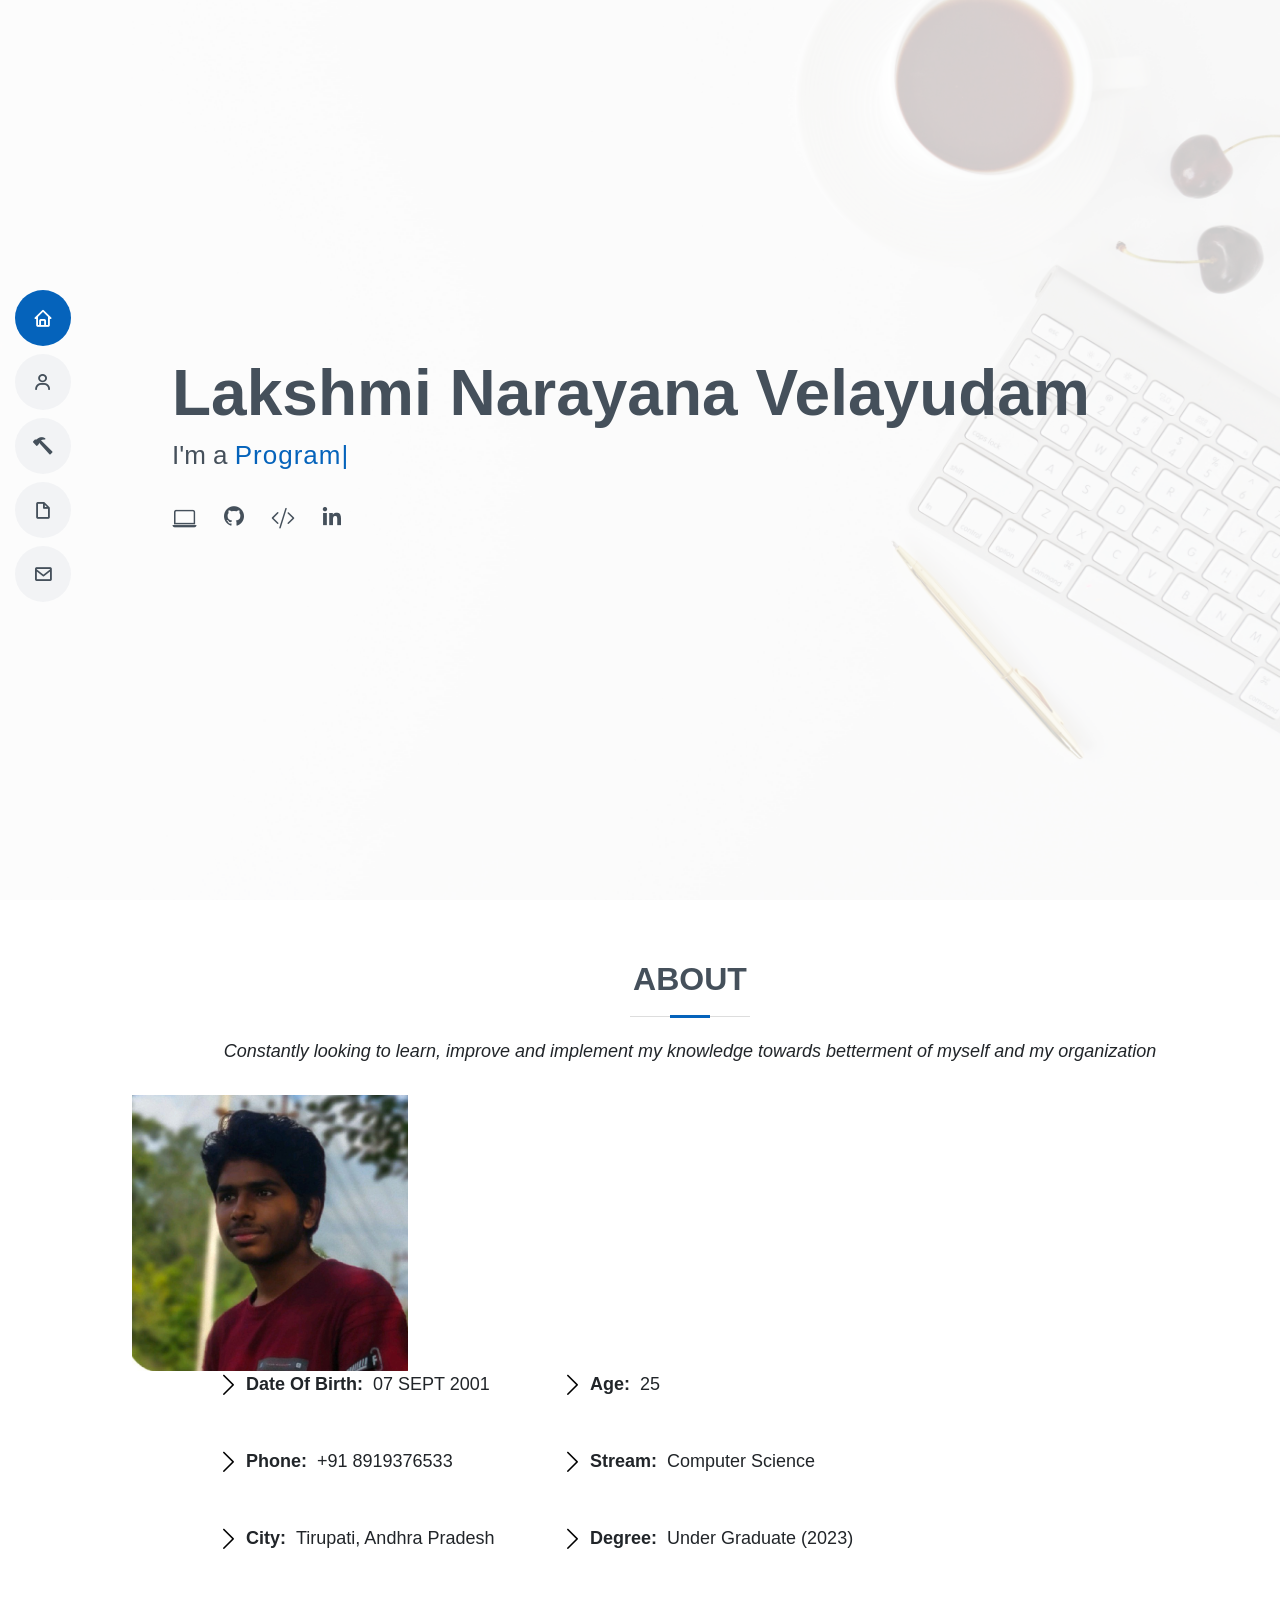
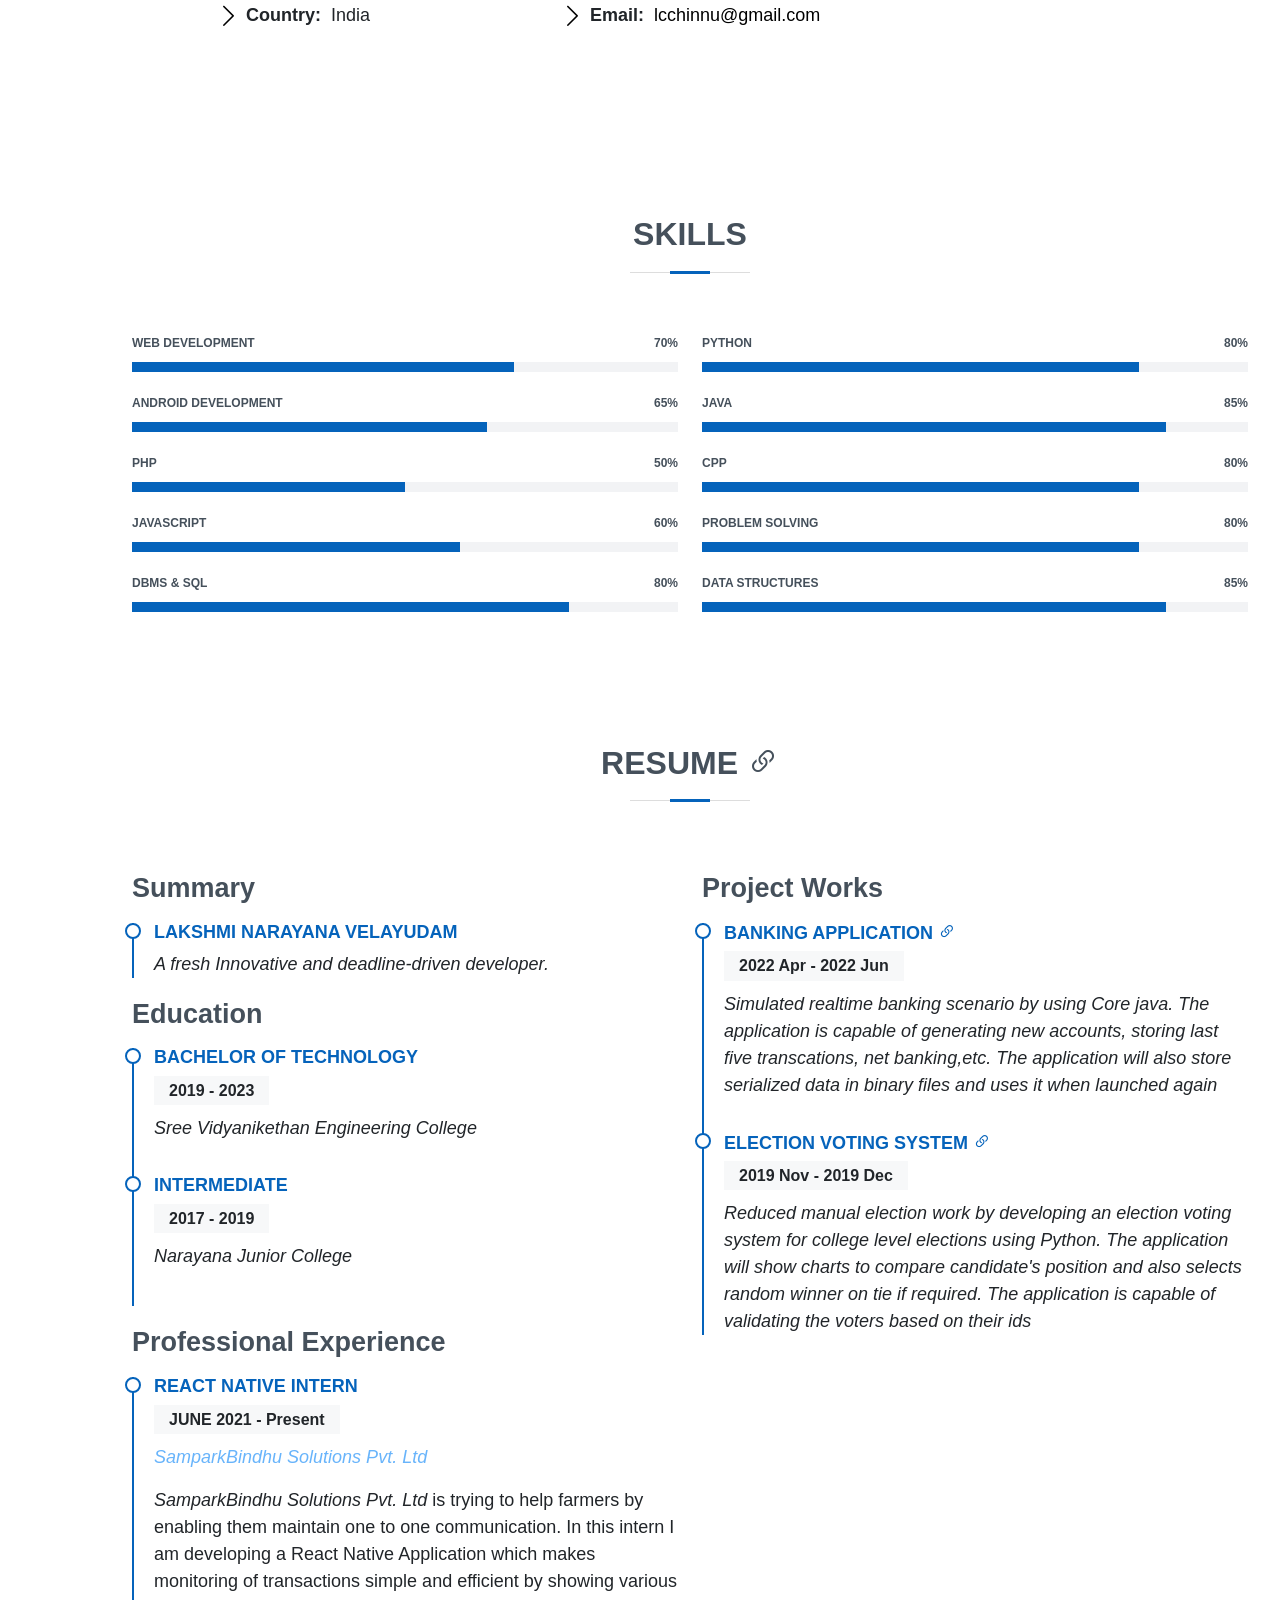
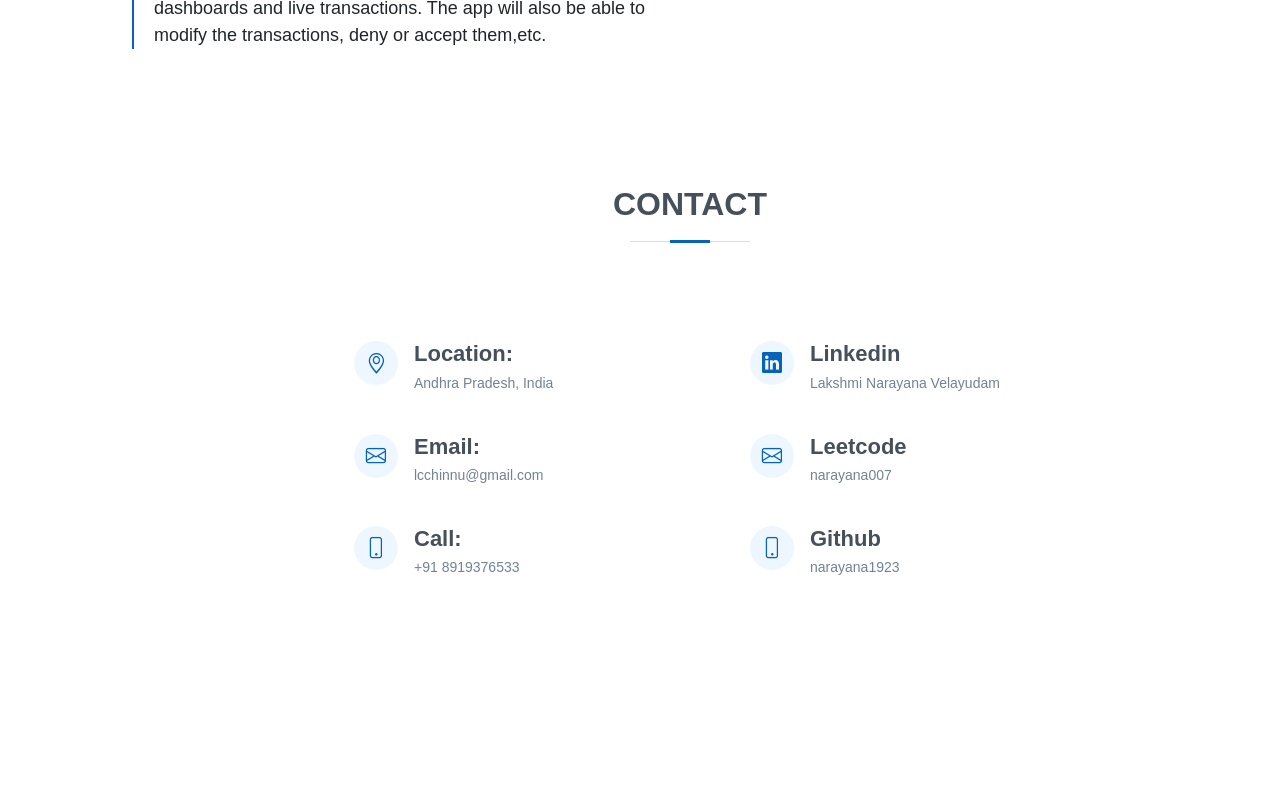
==== index.html @ 87a1e239 "changes" ====
<!DOCTYPE html>
<html lang="en">

<head>
  <meta charset="utf-8" />
  <meta content="width=device-width, initial-scale=1.0" name="viewport" />

  <title>Lakshmi Narayana Velayudam</title>

  <!-- ! Add icon -->
  <!-- <link href="assets/img/favicon.jpg" rel="icon"> -->

  <link href="https://cdn.jsdelivr.net/npm/bootstrap@5.0.2/dist/css/bootstrap.min.css" rel="stylesheet"
    integrity="sha384-EVSTQN3/azprG1Anm3QDgpJLIm9Nao0Yz1ztcQTwFspd3yD65VohhpuuCOmLASjC" crossorigin="anonymous" />
  <script src="https://cdn.jsdelivr.net/npm/bootstrap@5.0.2/dist/js/bootstrap.bundle.min.js"
    integrity="sha384-MrcW6ZMFYlzcLA8Nl+NtUVF0sA7MsXsP1UyJoMp4YLEuNSfAP+JcXn/tWtIaxVXM"
    crossorigin="anonymous"></script>
  <script src="https://cdn.jsdelivr.net/npm/@popperjs/core@2.9.2/dist/umd/popper.min.js"
    integrity="sha384-IQsoLXl5PILFhosVNubq5LC7Qb9DXgDA9i+tQ8Zj3iwWAwPtgFTxbJ8NT4GN1R8p"
    crossorigin="anonymous"></script>
  <script src="https://cdn.jsdelivr.net/npm/bootstrap@5.0.2/dist/js/bootstrap.min.js"
    integrity="sha384-cVKIPhGWiC2Al4u+LWgxfKTRIcfu0JTxR+EQDz/bgldoEyl4H0zUF0QKbrJ0EcQF"
    crossorigin="anonymous"></script>
  <!-- Vendor CSS Files -->
  <link href="assets/vendor/aos/aos.css" rel="stylesheet" />
  <link href="assets/vendor/bootstrap-icons/bootstrap-icons.css" rel="stylesheet" />
  <link href="assets/vendor/boxicons/css/boxicons.min.css" rel="stylesheet" />

  <!-- Template Main CSS File -->
  <link href="assets/css/style.css" rel="stylesheet" />

</head>

<body>
  <!-- ======= Mobile nav toggle button ======= -->
  <!-- <button type="button" class="mobile-nav-toggle d-xl-none"><i class="bi bi-list mobile-nav-toggle"></i></button> -->
  <i class="bi bi-list mobile-nav-toggle d-xl-none"></i>
  <!-- ======= Header ======= -->
  <header id="header" class="d-flex flex-column justify-content-center">
    <nav id="navbar" class="navbar nav-menu">
      <ul>
        <li>
          <a href="#hero" class="nav-link scrollto active"><i class="bx bx-home"></i> <span>Home</span></a>
        </li>
        <li>
          <a href="#about" class="nav-link scrollto"><i class="bx bx-user"></i> <span>About</span></a>
        </li>
        <li>
          <a href="#skills" class="nav-link scrollto"><i class="bi bi-hammer"></i> <span>Skills</span></a>
        </li>
        <li>
          <a href="#resume" class="nav-link scrollto"><i class="bx bx-file-blank"></i> <span>Resume</span></a>
        </li>
        <li>
          <a href="#contact" class="nav-link scrollto"><i class="bx bx-envelope"></i> <span>Contact</span></a>
        </li>
      </ul>
    </nav>
  </header>
  <!-- End Header -->
  <!-- ======= hero Section ======= -->
  <section id="hero" class="d-flex flex-column justify-content-center">
    <div class="container" data-aos="zoom-in" data-aos-delay="100">
      <h1>Lakshmi Narayana Velayudam</h1>
      <p>
        I'm a
        <span class="typed" data-typed-items="Programmer, Team Initiator, Enthusiast "></span>
      </p>
      <div class="social-links">
        <a href="https://www.hackerrank.com/csse_19121a15b9?hr_r=1" class="hackerrank"><i class="bi bi-laptop"></i></a>
        <a href="https://github.com/narayana1923" class="github"><i class="bx bxl-github"></i></a>
        <a href="https://leetcode.com/narayana007/" class="leetcode"><i class="bi bi-code-slash"></i></a>
        <a href="https://www.linkedin.com/in/lakshmi-narayana-velayudam/" class="linkedin"><i
            class="bx bxl-linkedin"></i></a>
      </div>
    </div>
  </section>
  <!-- End Hero -->

  <main id="main">
    <!-- ======= About Section ======= -->
    <section id="about" class="about">
      <div class="container" data-aos="fade-up">
        <div class="section-title">
          <h2>About</h2>
          <p><em>Constantly looking to learn, improve and implement my knowledge towards betterment of myself
              and my organization</em></p>
        </div>

        <div class="row">
          <div class="col-lg-4">
            <img src="assets/img/linkedin-dp.jpg" class="img-fluid" alt="" />
          </div>
          <div class="col-lg-8 mx-lg-5 px-lg-5 pt-4 pt-lg-0 content">
            <!-- <h3>CS Student</h3> -->
            <!-- <p class="fst-italic">
              
            </p> -->
            <div class="row">
              <div class="col-lg-6">
                <ul>
                  <li>
                    <i class="bi bi-chevron-right"></i>
                    <strong>Date Of Birth:</strong> <span>07 SEPT 2001</span>
                  </li>
                  <li>
                    <i class="bi bi-chevron-right"></i>
                    <strong>Phone:</strong> <span>+91 8919376533</span>
                  </li>
                  <li>
                    <i class="bi bi-chevron-right"></i>
                    <strong>City:</strong>
                    <span>Tirupati, Andhra Pradesh</span>
                  </li>
                  <li>
                    <i class="bi bi-chevron-right"></i>
                    <strong>Country:</strong> <span>India</span>
                  </li>
                </ul>
              </div>
              <div class="col-lg-6">
                <ul>
                  <li>
                    <i class="bi bi-chevron-right"></i> <strong>Age:</strong>
                    <span id="age">20</span>
                  </li>
                  <li>
                    <i class="bi bi-chevron-right"></i>
                    <strong>Stream:</strong> <span>Computer Science</span>
                  </li>
                  <li>
                    <i class="bi bi-chevron-right"></i>
                    <strong>Degree:</strong>
                    <span>Under Graduate (2023)</span>
                  </li>
                  <li>
                    <i class="bi bi-chevron-right"></i>
                    <strong>Email:</strong>
                    <span><a href="mailto: lcchinnu@gmail.com" style="color: black">lcchinnu@gmail.com</a></span>
                  </li>
                </ul>
              </div>
            </div>
            <p></p>
          </div>
        </div>
      </div>
    </section>
    <!-- End About Section -->

    <!-- ======= Skills Section ======= -->
    <section id="skills" class="skills section-bg">
      <div class="container" data-aos="fade-up">
        <div class="section-title">
          <h2>Skills</h2>
        </div>

        <div class="row skills-content">
          <div class="col-lg-6">
            <div class="progress">
              <span class="skill">Web Development <i class="val">70%</i></span>
              <div class="progress-bar-wrap">
                <div class="progress-bar" role="progressbar" aria-valuenow="70" aria-valuemin="0" aria-valuemax="100">
                </div>
              </div>
            </div>
            <div class="progress">
              <span class="skill">Android Development <i class="val">65%</i></span>
              <div class="progress-bar-wrap">
                <div class="progress-bar" role="progressbar" aria-valuenow="65" aria-valuemin="0" aria-valuemax="100">
                </div>
              </div>
            </div>

            <div class="progress">
              <span class="skill">PHP<i class="val">50%</i></span>
              <div class="progress-bar-wrap">
                <div class="progress-bar" role="progressbar" aria-valuenow="50" aria-valuemin="0" aria-valuemax="100">
                </div>
              </div>
            </div>
            <div class="progress">
              <span class="skill">JavaScript<i class="val">60%</i></span>
              <div class="progress-bar-wrap">
                <div class="progress-bar" role="progressbar" aria-valuenow="60" aria-valuemin="0" aria-valuemax="100">
                </div>
              </div>
            </div>

            <div class="progress">
              <span class="skill">DBMS & SQL<i class="val">80%</i></span>
              <div class="progress-bar-wrap">
                <div class="progress-bar" role="progressbar" aria-valuenow="80" aria-valuemin="0" aria-valuemax="100">
                </div>
              </div>
            </div>
          </div>

          <div class="col-lg-6">
            <div class="progress">
              <span class="skill">Python<i class="val">80%</i></span>
              <div class="progress-bar-wrap">
                <div class="progress-bar" role="progressbar" aria-valuenow="80" aria-valuemin="0" aria-valuemax="100">
                </div>
              </div>
            </div>

            <div class="progress">
              <span class="skill">Java<i class="val">85%</i></span>
              <div class="progress-bar-wrap">
                <div class="progress-bar" role="progressbar" aria-valuenow="85" aria-valuemin="0" aria-valuemax="100">
                </div>
              </div>
            </div>

            <div class="progress">
              <span class="skill">CPP<i class="val">80%</i></span>
              <div class="progress-bar-wrap">
                <div class="progress-bar" role="progressbar" aria-valuenow="80" aria-valuemin="0" aria-valuemax="100">
                </div>
              </div>
            </div>
            <div class="progress">
              <span class="skill">Problem Solving <i class="val">80%</i></span>
              <div class="progress-bar-wrap">
                <div class="progress-bar" role="progressbar" aria-valuenow="80" aria-valuemin="0" aria-valuemax="100">
                </div>
              </div>
            </div>
            <div class="progress">
              <span class="skill">Data Structures <i class="val">85%</i></span>
              <div class="progress-bar-wrap">
                <div class="progress-bar" role="progressbar" aria-valuenow="85" aria-valuemin="0" aria-valuemax="100">
                </div>
              </div>
            </div>
          </div>
        </div>
      </div>
    </section>
    <!-- End Skills Section -->

    <!-- ======= Resume Section ======= -->
    <section id="resume" class="resume">
      <div class="container" data-aos="fade-up">
        <div class="section-title">
          <a href="assets/files/Lakshmi-Narayana-Velayudam-Resume.pdf" target="_blank">
            <h2>Resume <i class="bi bi-link-45deg"></i></h2>
          </a>
        </div>
        <div class="row">
          <div class="col-lg-6">
            <h3 class="resume-title">Summary</h3>
            <div class="resume-item pb-0">
              <h4>Lakshmi Narayana Velayudam</h4>
              <p>
                <em>A fresh Innovative and deadline-driven developer.</em>
              </p>
            </div>

            <h3 class="resume-title">Education</h3>

            <div class="resume-item">
              <h4>Bachelor of Technology</h4>
              <h5>2019 - 2023</h5>
              <p><em>Sree Vidyanikethan Engineering College</em></p>
            </div>
            <div class="resume-item">
              <h4>Intermediate</h4>
              <h5>2017 - 2019</h5>
              <p><em>Narayana Junior College</em></p>
            </div>

            <h3 class="resume-title">Professional Experience</h3>
            <div class="resume-item">
              <h4>React Native Intern</h4>
              <h5>JUNE 2021 - Present</h5>
              <p>
                <em>
                  <a href="https://samparkbindhu.in/">SamparkBindhu Solutions Pvt. Ltd</a>
                </em>
              </p>
              <p>
                <em>SamparkBindhu Solutions Pvt. Ltd</em>
                is trying to help farmers by enabling them maintain one to one
                communication. In this intern I am developing a React Native
                Application which makes monitoring of transactions simple and
                efficient by showing various dashboards and live transactions.
                The app will also be able to modify the transactions, deny or
                accept them,etc.
              </p>
            </div>
          </div>
          <div class="col-lg-6">
            <h3 class="resume-title">Project Works</h3>
            <div class="resume-item">
              <h4>
                <a href="https://github.com/narayana1923/Banking-Application-using-Java" style="color: #0563bb"
                  target="_blank">
                  Banking Application
                  <i class="bi bi-link-45deg"></i>
                </a>
              </h4>
              <h5>2022 Apr - 2022 Jun</h5>
              <p>
                <em>Simulated realtime banking scenario by using Core java. The
                  application is capable of generating new accounts, storing
                  last five transcations, net banking,etc. The application
                  will also store serialized data in binary files and uses it
                  when launched again</em>
              </p>
            </div>

            <div class="resume-item">
              <h4>
                <a href="https://github.com/narayana1923/Election-Voting-Sysem-using-Python" style="color: #0563bb"
                  target="_blank">
                  Election Voting System
                  <i class="bi bi-link-45deg"></i>
                </a>
              </h4>
              <h5>2019 Nov - 2019 Dec</h5>
              <p>
                <em>Reduced manual election work by developing an election
                  voting system for college level elections using Python. The
                  application will show charts to compare candidate's position
                  and also selects random winner on tie if required. The
                  application is capable of validating the voters based on
                  their ids</em>
              </p>
            </div>
          </div>

        </div>
      </div>
    </section>
    <!-- End Resume Section -->

    <!-- ======= Contact Section ======= -->
    <section id="contact" class="contact">
      <div class="container" data-aos="fade-up">
        <div class="section-title">
          <h2>Contact</h2>
        </div>

        <div class="row mt-1 d-flex align-items-center justify-content-center mt-5">
          <div class="col-lg-4 me-5">
            <div class="info">
              <div class="address">
                <a href="https://goo.gl/maps/kKZ35z1482T25pxRA" target="_blank">
                  <i class="bi bi-geo-alt"></i>
                  <h4>Location:</h4>
                  <p>Andhra Pradesh, India</p>
                </a>
              </div>

              <div class="email">
                <a href="mailto: lcchinnu@gmail.com" target="_blank">
                  <i class="bi bi-envelope"></i>
                  <h4>Email:</h4>
                  <p>lcchinnu@gmail.com</p>
                </a>
              </div>

              <div class="phone">
                <a href="tel:8919376533" target="_blank">
                  <i class="bi bi-phone"></i>
                  <h4>Call:</h4>
                  <p>+91 8919376533</p>
                </a>
              </div>
            </div>
          </div>
          <div class="col-lg-4 mt-4 mt-lg-0 mt-xl-0 mt-xxl-0 ms-5">
            <div class="info">
              <div class="address">
                <a href="https://www.linkedin.com/in/lakshmi-narayana-velayudam/" target="_blank">
                  <i class="bi bi-linkedin"></i>
                  <h4>Linkedin</h4>
                  <p>Lakshmi Narayana Velayudam</p>
                </a>
              </div>

              <div class="email">
                <a href="https://leetcode.com/narayana007/" target="_blank">
                  <i class="bi bi-envelope"></i>
                  <h4>Leetcode</h4>
                  <p>narayana007</p>
                </a>
              </div>

              <div class="phone">
                <a href="https://github.com/narayana1923/" target="_blank">
                  <i class="bi bi-phone"></i>
                  <h4>Github</h4>
                  <p>narayana1923</p>
                </a>
              </div>
            </div>
          </div>

          <!-- <div class="col-lg-8 mt-5 mt-lg-0">

          </div> -->
        </div><br><br><br><br><br>
        <input type="button" value="test" style="opacity: 0;" disabled>
      </div>
    </section>
    <!-- End Contact Section -->
  </main>
  <!-- End #main -->

  <div id="preloader"></div>
  <a href="#" class="back-to-top d-flex align-items-center justify-content-center"><i
      class="bi bi-arrow-up-short"></i></a>

  <!-- Vendor JS Files -->
  <script src="assets/vendor/aos/aos.js"></script>
  <script src="assets/vendor/bootstrap/js/bootstrap.bundle.min.js"></script>
  <script src="assets/vendor/glightbox/js/glightbox.min.js"></script>
  <script src="assets/vendor/isotope-layout/isotope.pkgd.min.js"></script>
  <script src="assets/vendor/php-email-form/validate.js"></script>
  <script src="assets/vendor/purecounter/purecounter.js"></script>
  <script src="assets/vendor/swiper/swiper-bundle.min.js"></script>
  <script src="assets/vendor/typed.js/typed.min.js"></script>
  <script src="assets/vendor/waypoints/noframework.waypoints.js"></script>

  <!-- Template Main JS File -->
  <script src="assets/js/main.js"></script>
  <script src="assets/js/ageCalculator.js"></script>
</body>

</html>
---- assets/css/style.css ----
body {
  font-family: "Open Sans", sans-serif;
  font-size: 18px;
}

a {
  color: #68b4fb;
  text-decoration: none;
}

a:hover {
  color: #0063bf;
  text-decoration: none;
}

h1, h2, h3, h4, h5, h6 {
  font-family: "Raleway", sans-serif;
}

/*--------------------------------------------------------------
# Back to top button
--------------------------------------------------------------*/
.back-to-top {
  position: fixed;
  visibility: hidden;
  opacity: 0;
  right: 15px;
  bottom: 15px;
  z-index: 996;
  background: #0563bb;
  width: 40px;
  height: 40px;
  border-radius: 50px;
  transition: all 0.4s;
}

.back-to-top i {
  font-size: 28px;
  color: #fff;
  line-height: 0;
}

.back-to-top:hover {
  background: #0678e3;
  color: #fff;
}

.back-to-top.active {
  visibility: visible;
  opacity: 1;
}

/*--------------------------------------------------------------
# Preloader
--------------------------------------------------------------*/
#preloader {
  position: fixed;
  top: 0;
  left: 0;
  right: 0;
  bottom: 0;
  z-index: 9999;
  overflow: hidden;
  background: #fff;
}

#preloader:before {
  content: "";
  position: fixed;
  top: calc(50% - 30px);
  left: calc(50% - 30px);
  border: 6px solid #0563bb;
  border-top-color: #fff;
  border-bottom-color: #fff;
  border-radius: 50%;
  width: 60px;
  height: 60px;
  -webkit-animation: animate-preloader 1s linear infinite;
  animation: animate-preloader 1s linear infinite;
}

@-webkit-keyframes animate-preloader {
  0% {
    transform: rotate(0deg);
  }
  100% {
    transform: rotate(360deg);
  }
}

@keyframes animate-preloader {
  0% {
    transform: rotate(0deg);
  }
  100% {
    transform: rotate(360deg);
  }
}

/*--------------------------------------------------------------
# Disable aos animation delay on mobile devices
--------------------------------------------------------------*/
@media screen and (max-width: 768px) {
  [data-aos-delay] {
    transition-delay: 0 !important;
  }
}

/*--------------------------------------------------------------
# Header
--------------------------------------------------------------*/
#header {
  position: fixed;
  top: 0;
  left: 0;
  bottom: 0;
  z-index: 9997;
  transition: all 0.5s;
  padding: 15px;
  overflow-y: auto;
}

@media (max-width: 992px) {
  #header {
    width: 300px;
    background: #fff;
    border-right: 1px solid #e6e9ec;
    left: -300px;
  }
}

@media (min-width: 992px) {
  #main {
    margin-left: 100px;
  }
}

/*--------------------------------------------------------------
# Navigation Menu
--------------------------------------------------------------*/
/**
* Desktop Navigation 
*/
.nav-menu {
  padding: 0;
  display: block;
}

.nav-menu * {
  margin: 0;
  padding: 0;
  list-style: none;
}

.nav-menu > ul > li {
  position: relative;
  white-space: nowrap;
}

.nav-menu a {
  display: flex;
  align-items: center;
  color: #45505b;
  padding: 10px 18px;
  margin-bottom: 8px;
  transition: 0.3s;
  font-size: 15px;
  border-radius: 50px;
  background: #f2f3f5;
  height: 56px;
  width: 100%;
  overflow: hidden;
  transition: 0.3s;
}

.nav-menu a i {
  font-size: 20px;
}

.nav-menu a span {
  padding: 0 5px 0 7px;
  color: #45505b;
}

@media (min-width: 992px) {
  .nav-menu a {
    width: 56px;
  }
  .nav-menu a span {
    display: none;
    color: #fff;
  }
}

.nav-menu a:hover, .nav-menu .active, .nav-menu li:hover > a {
  color: #fff;
  background: #0563bb;
}

.nav-menu a:hover span, .nav-menu .active span, .nav-menu li:hover > a span {
  color: #fff;
}

.nav-menu a:hover, .nav-menu li:hover > a {
  width: 100%;
  color: #fff;
}

.nav-menu a:hover span, .nav-menu li:hover > a span {
  display: block;
}

/**
* Mobile Navigation 
*/
.mobile-nav-toggle {
  position: fixed;
  right: 10px;
  top: 10px;
  z-index: 9998;
  border: 0;
  background: none;
  font-size: 28px;
  transition: all 0.4s;
  outline: none !important;
  line-height: 0;
  cursor: pointer;
  border-radius: 50px;
  padding: 5px;
}

.mobile-nav-toggle i {
  color: #45505b;
}

.mobile-nav-active {
  overflow: hidden;
}

.mobile-nav-active #header {
  left: 0;
}

.mobile-nav-active .mobile-nav-toggle {
  color: #fff;
  background-color: #0563bb;
}

/*--------------------------------------------------------------
# Hero Section
--------------------------------------------------------------*/
#hero {
  width: 100%;
  height: 100vh;
  background: url("../img/bg.jpg") top right no-repeat;
  background-size: cover;
  position: relative;
}

@media (min-width: 992px) {
  #hero {
    padding-left: 160px;
  }
}

#hero:before {
  content: "";
  background: rgba(255, 255, 255, 0.8);
  position: absolute;
  bottom: 0;
  top: 0;
  left: 0;
  right: 0;
}

#hero h1 {
  margin: 0;
  font-size: 64px;
  font-weight: 700;
  line-height: 56px;
  color: #45505b;
}

#hero p {
  color: #45505b;
  margin: 15px 0 0 0;
  font-size: 26px;
  font-family: "Poppins", sans-serif;
}

#hero p span {
  color: #0563bb;
  letter-spacing: 1px;
}

#hero .social-links {
  margin-top: 30px;
}

#hero .social-links a {
  font-size: 24px;
  display: inline-block;
  color: #45505b;
  line-height: 1;
  margin-right: 20px;
  transition: 0.3s;
}

#hero .social-links a:hover {
  color: #0563bb;
}

@media (max-width: 992px) {
  #hero {
    text-align: center;
  }
  #hero h1 {
    font-size: 32px;
    line-height: 36px;
  }
  #hero p {
    margin-top: 10px;
    font-size: 20px;
    line-height: 24px;
  }
}

/*--------------------------------------------------------------
# Sections General
--------------------------------------------------------------*/
section {
  padding: 60px 0;
  overflow: hidden;
}

.section-title {
  text-align: center;
  padding-bottom: 30px;
}

.section-title h2 {
  font-size: 32px;
  font-weight: bold;
  text-transform: uppercase;
  margin-bottom: 20px;
  padding-bottom: 20px;
  position: relative;
  color: #45505b;
}

.section-title h2::before {
  content: '';
  position: absolute;
  display: block;
  width: 120px;
  height: 1px;
  background: #ddd;
  bottom: 1px;
  left: calc(50% - 60px);
}

.section-title h2::after {
  content: '';
  position: absolute;
  display: block;
  width: 40px;
  height: 3px;
  background: #0563bb;
  bottom: 0;
  left: calc(50% - 20px);
}

.section-title p {
  margin-bottom: 0;
}

/*--------------------------------------------------------------
# About
--------------------------------------------------------------*/
.about .content h3 {
  font-weight: 700;
  font-size: 28px;
  color: #1885f1;
  margin-top: 50px;
}

.about .content ul {
  list-style: none;
  padding: 0;
}

.about .content ul li {
  margin-bottom: 50px;
  display: flex;
  align-items: center;
}

.about .content ul strong {
  margin-right: 10px;
}

.about .content ul i {
  font-size: 25px;
  margin-right: 5px;
  color: #000000;
  line-height: 0;
}

.about .content p:last-child {
  margin-bottom: 10;
}

.col-lg-4
{
  height: auto;
  width: 300px;
}


/*--------------------------------------------------------------
# Akills
--------------------------------------------------------------*/
.skills .progress {
  height: 60px;
  display: block;
  background: none;
  border-radius: 0;
}

.skills .progress .skill {
  padding: 10px 0;
  margin: 0;
  text-transform: uppercase;
  display: block;
  font-weight: 600;
  font-family: "Poppins", sans-serif;
  color: #45505b;
  
}

.skills .progress .skill .val {
  float: right;
  font-style: normal;
}

.skills .progress-bar-wrap {
  background: #f2f3f5;
  
}

.skills .progress-bar {
  width: 1px;
  height: 10px;
  transition: .9s;
  background-color: #0563bb;
  
}

/*--------------------------------------------------------------
# Resume
--------------------------------------------------------------*/
.resume .resume-title {
  font-size: 27px;
  font-weight: 700;
  margin-top: 20px;
  margin-bottom: 20px;
  color: #45505b;
}

.resume .resume-item {
  padding: 0 0 20px 20px;
  margin-top: -2px;
  border-left: 2px solid #0563bb;
  position: relative;
}

.resume .resume-item h4 {
  line-height: 18px;
  font-size: 18px;
  font-weight: 600;
  text-transform: uppercase;
  font-family: "Poppins", sans-serif;
  color: #0563bb;
  margin-bottom: 10px;
}

.resume .resume-item h5 {
  font-size: 16px;
  background: #f7f8f9;
  padding: 5px 15px;
  display: inline-block;
  font-weight: 600;
  margin-bottom: 10px;
}

.resume .resume-item ul {
  padding-left: 20px;
}

.resume .resume-item ul li {
  padding-bottom: 10px;
}

.resume .resume-item:last-child {
  padding-bottom: 0;
}

.resume .resume-item::before {
  content: "";
  position: absolute;
  width: 16px;
  height: 16px;
  border-radius: 50px;
  left: -9px;
  top: 0;
  background: #fff;
  border: 2px solid #0563bb;
}


/*--------------------------------------------------------------
# Contact
--------------------------------------------------------------*/
.contact .info {
  width: 100%;
  background: #fff;
}

.contact .info i {
  font-size: 20px;
  color: #0563bb;
  float: left;
  width: 44px;
  height: 44px;
  background: #eef7ff;
  display: flex;
  justify-content: center;
  align-items: center;
  border-radius: 50px;
  transition: all 0.3s ease-in-out;
}

.contact .info h4 {
  padding: 0 0 0 60px;
  font-size: 22px;
  font-weight: 600;
  margin-bottom: 5px;
  color: #45505b;
}

.contact .info p {
  padding: 0 0 0 60px;
  margin-bottom: 0;
  font-size: 14px;
  color: #728394;
}

.contact .info .email, .contact .info .phone {
  margin-top: 40px;
}

.contact .info .email:hover i, .contact .info .address:hover i, .contact .info .phone:hover i {
  background: #0563bb;
  color: #fff;
}

.contact .php-email-form {
  width: 100%;
  background: #fff;
}

.contact .php-email-form .form-group {
  padding-bottom: 8px;
}

.contact .php-email-form .error-message {
  display: none;
  color: #fff;
  background: #ed3c0d;
  text-align: left;
  padding: 15px;
  font-weight: 600;
}

.contact .php-email-form .error-message br + br {
  margin-top: 25px;
}

.contact .php-email-form .sent-message {
  display: none;
  color: #fff;
  background: #18d26e;
  text-align: center;
  padding: 15px;
  font-weight: 600;
}

.contact .php-email-form .loading {
  display: none;
  background: #fff;
  text-align: center;
  padding: 15px;
}

.contact .php-email-form .loading:before {
  content: "";
  display: inline-block;
  border-radius: 50%;
  width: 24px;
  height: 24px;
  margin: 0 10px -6px 0;
  border: 3px solid #18d26e;
  border-top-color: #eee;
  -webkit-animation: animate-loading 1s linear infinite;
  animation: animate-loading 1s linear infinite;
}

.contact .php-email-form input, .contact .php-email-form textarea {
  border-radius: 4px;
  box-shadow: none;
  font-size: 14px;
}

.contact .php-email-form input {
  height: 44px;
}

.contact .php-email-form textarea {
  padding: 10px 12px;
}

.contact .php-email-form button[type="submit"] {
  background: #0563bb;
  border: 0;
  padding: 10px 35px;
  color: #fff;
  transition: 0.4s;
  border-radius: 50px;
}

.contact .php-email-form button[type="submit"]:hover {
  background: #0678e3;
}

@-webkit-keyframes animate-loading {
  0% {
    transform: rotate(0deg);
  }
  100% {
    transform: rotate(360deg);
  }
}

@keyframes animate-loading {
  0% {
    transform: rotate(0deg);
  }
  100% {
    transform: rotate(360deg);
  }
}
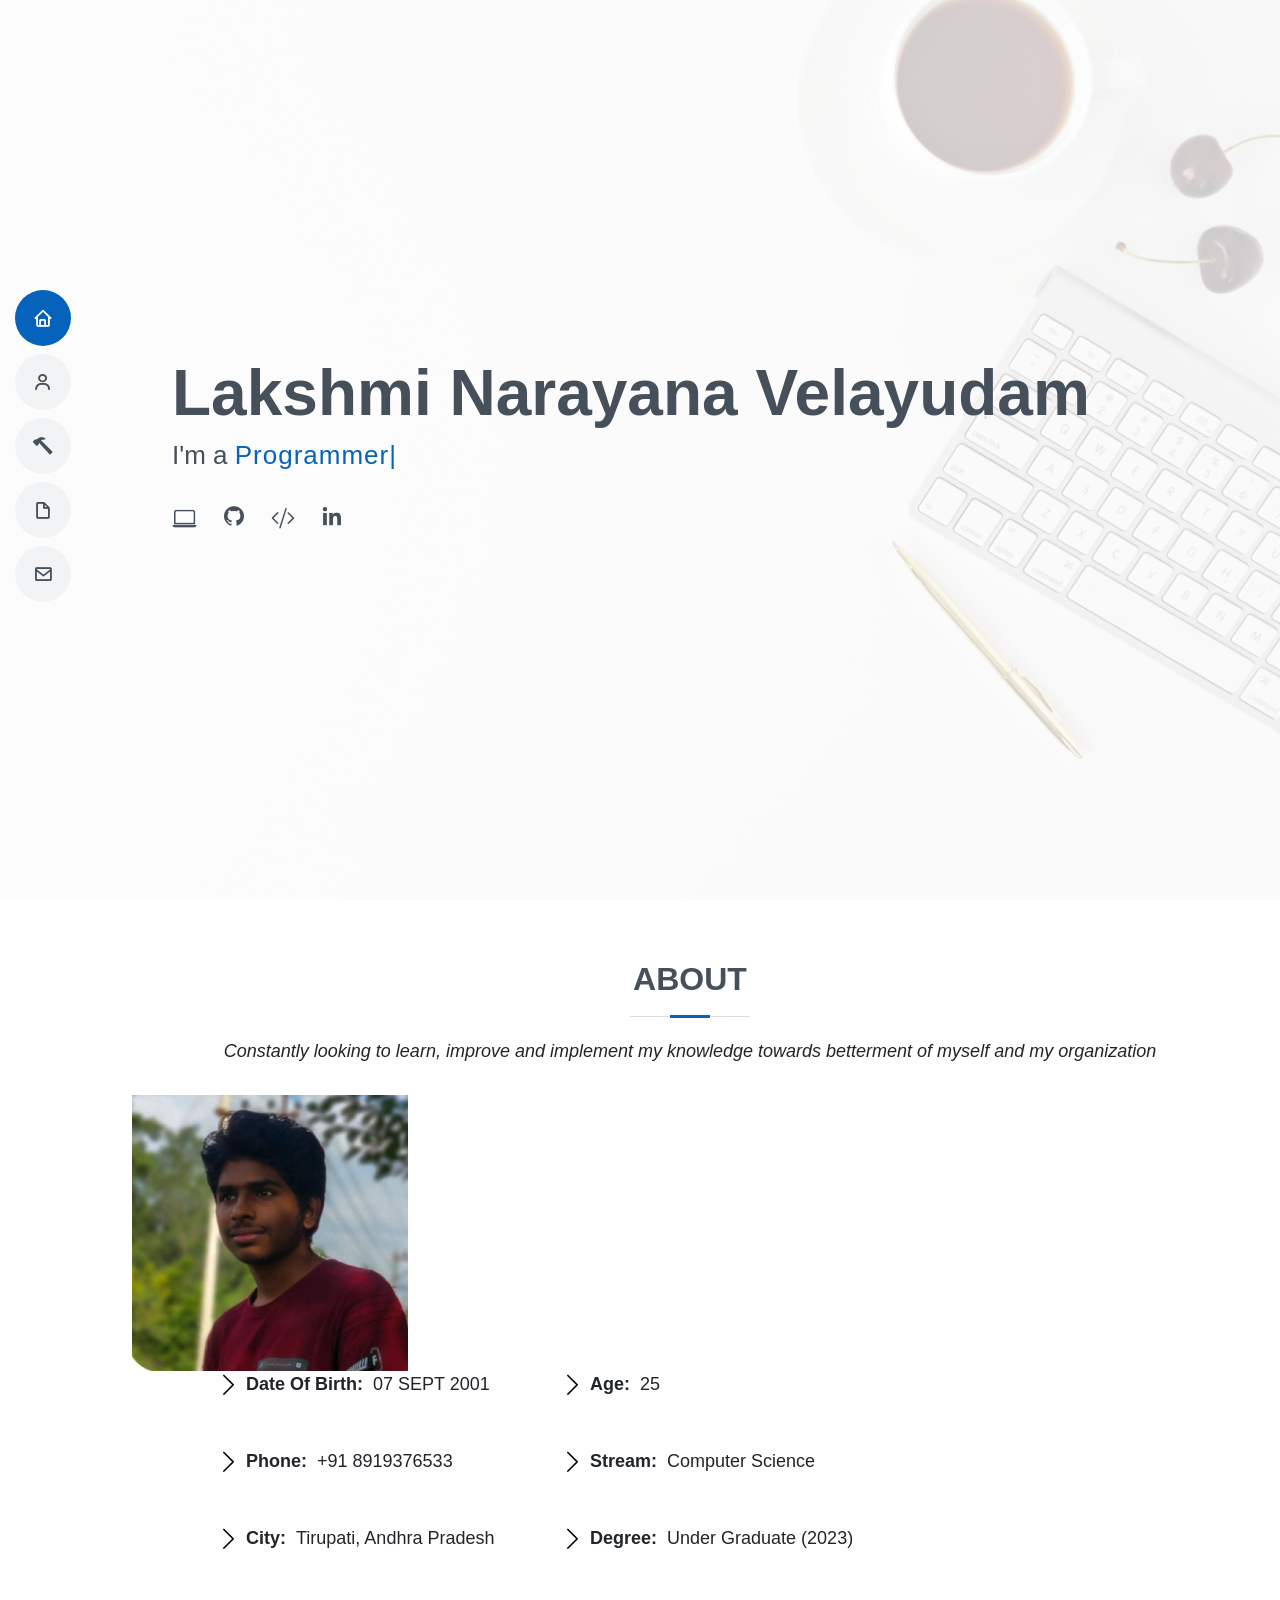
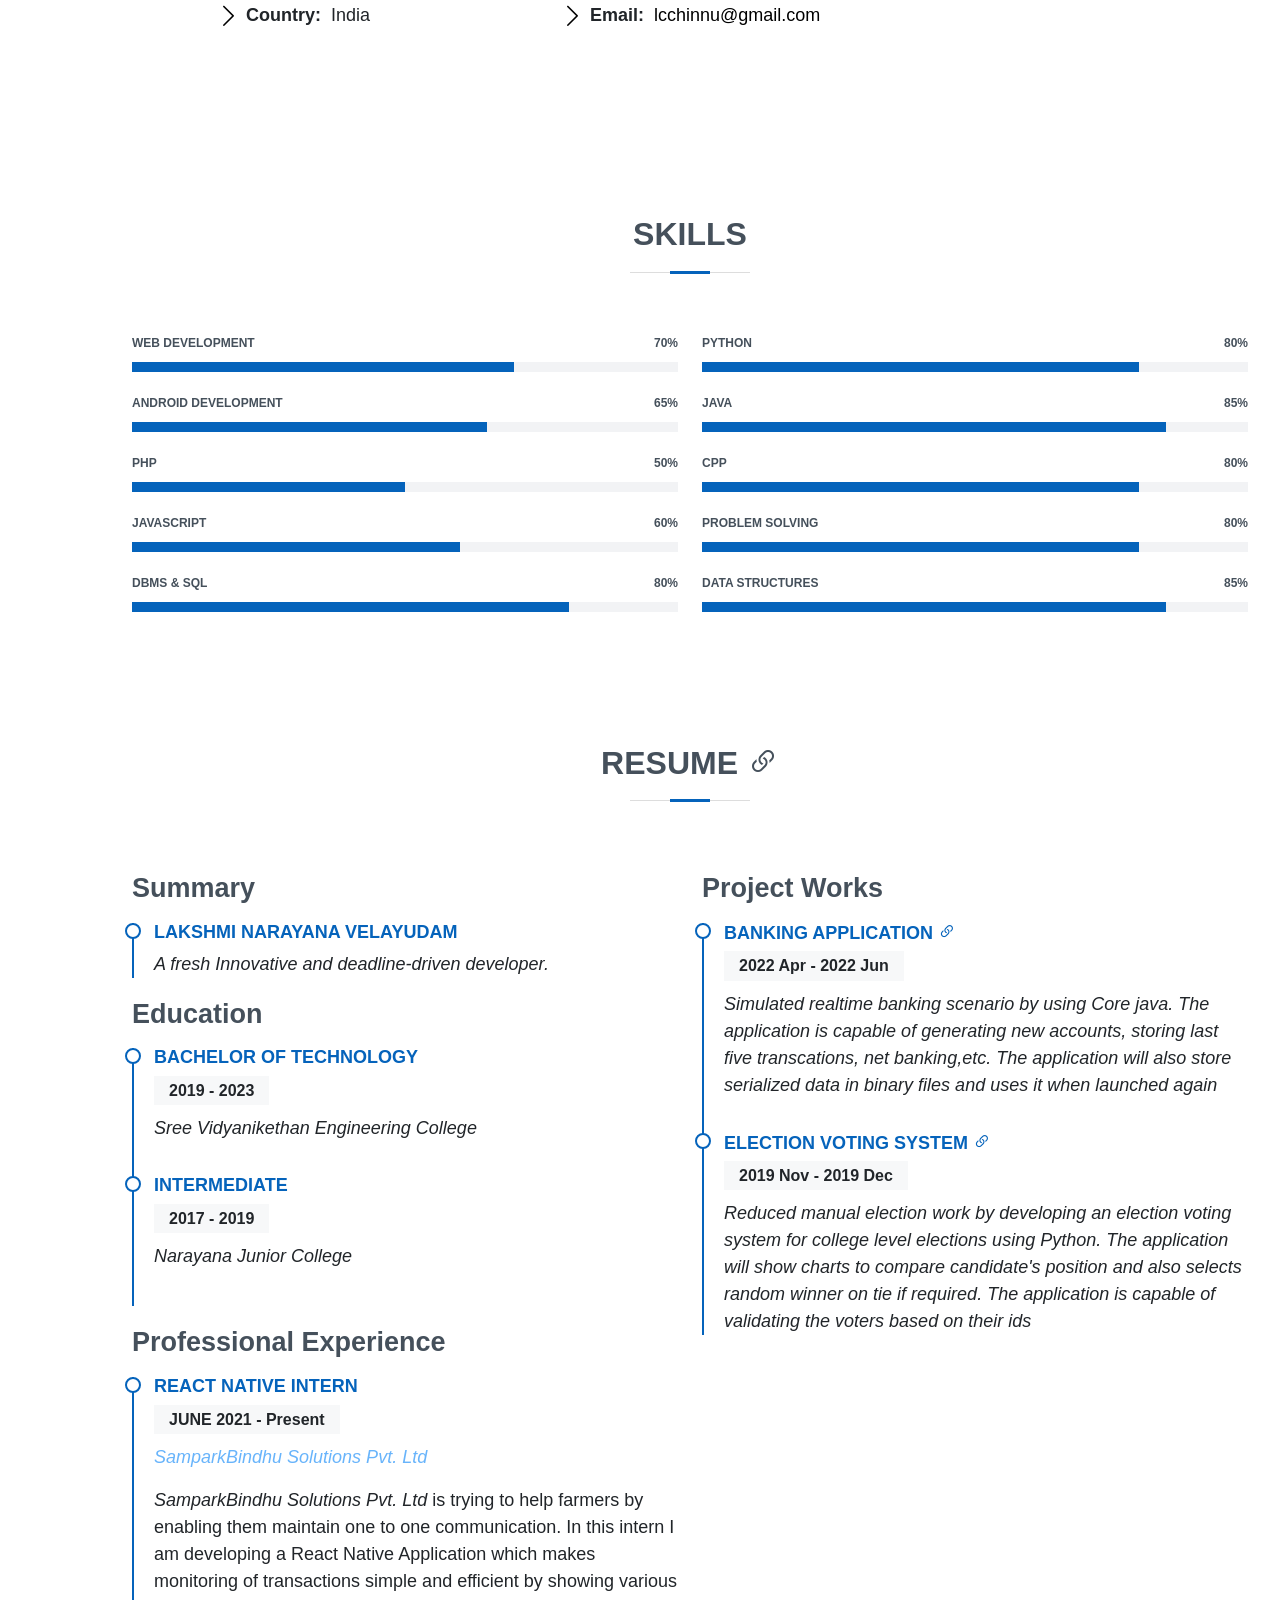
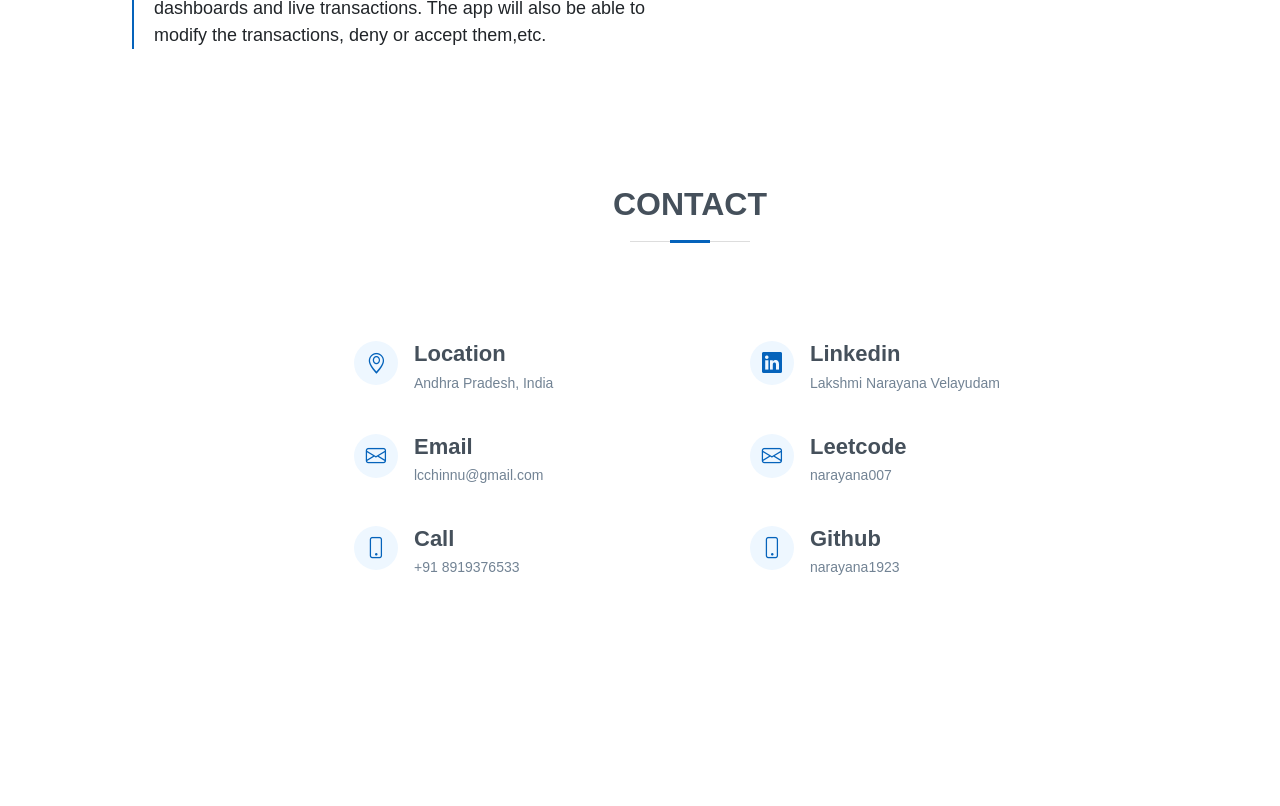
==== commit c566b1ba: "contact page updates" ====
--- a/index.html
+++ b/index.html
@@ -344,12 +344,12 @@
         </div>
 
         <div class="row mt-1 d-flex align-items-center justify-content-center mt-5">
-          <div class="col-lg-4 me-5">
+          <div class="col-lg-4 me-0 me-lg-5 me-xl-5 me-xxl-5">
             <div class="info">
               <div class="address">
                 <a href="https://goo.gl/maps/kKZ35z1482T25pxRA" target="_blank">
                   <i class="bi bi-geo-alt"></i>
-                  <h4>Location:</h4>
+                  <h4>Location</h4>
                   <p>Andhra Pradesh, India</p>
                 </a>
               </div>
@@ -357,7 +357,7 @@
               <div class="email">
                 <a href="mailto: lcchinnu@gmail.com" target="_blank">
                   <i class="bi bi-envelope"></i>
-                  <h4>Email:</h4>
+                  <h4>Email</h4>
                   <p>lcchinnu@gmail.com</p>
                 </a>
               </div>
@@ -365,13 +365,13 @@
               <div class="phone">
                 <a href="tel:8919376533" target="_blank">
                   <i class="bi bi-phone"></i>
-                  <h4>Call:</h4>
+                  <h4>Call</h4>
                   <p>+91 8919376533</p>
                 </a>
               </div>
             </div>
           </div>
-          <div class="col-lg-4 mt-4 mt-lg-0 mt-xl-0 mt-xxl-0 ms-5">
+          <div class="col-lg-4 mt-5 mt-lg-0 mt-xl-0 mt-xxl-0 ms-0 ms-lg-5 ms-xl-5 ms-xxl-5">
             <div class="info">
               <div class="address">
                 <a href="https://www.linkedin.com/in/lakshmi-narayana-velayudam/" target="_blank">
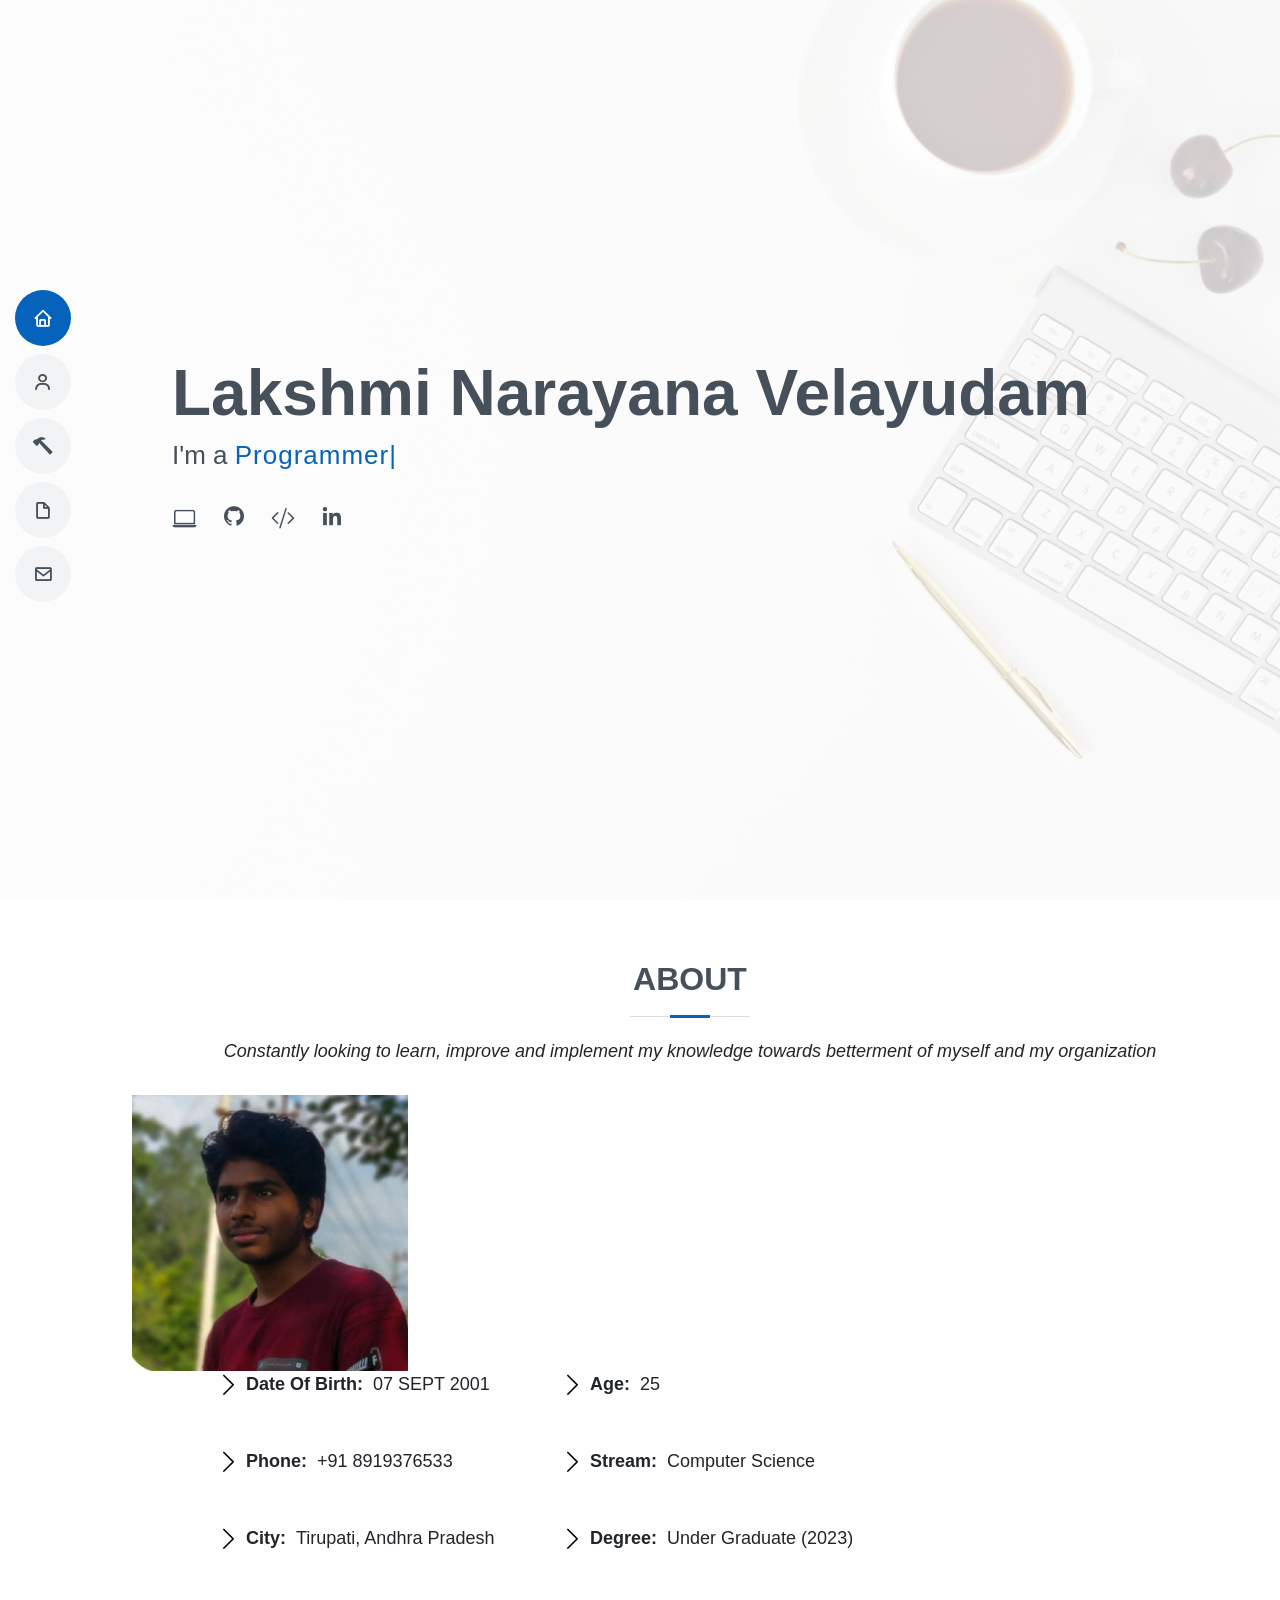
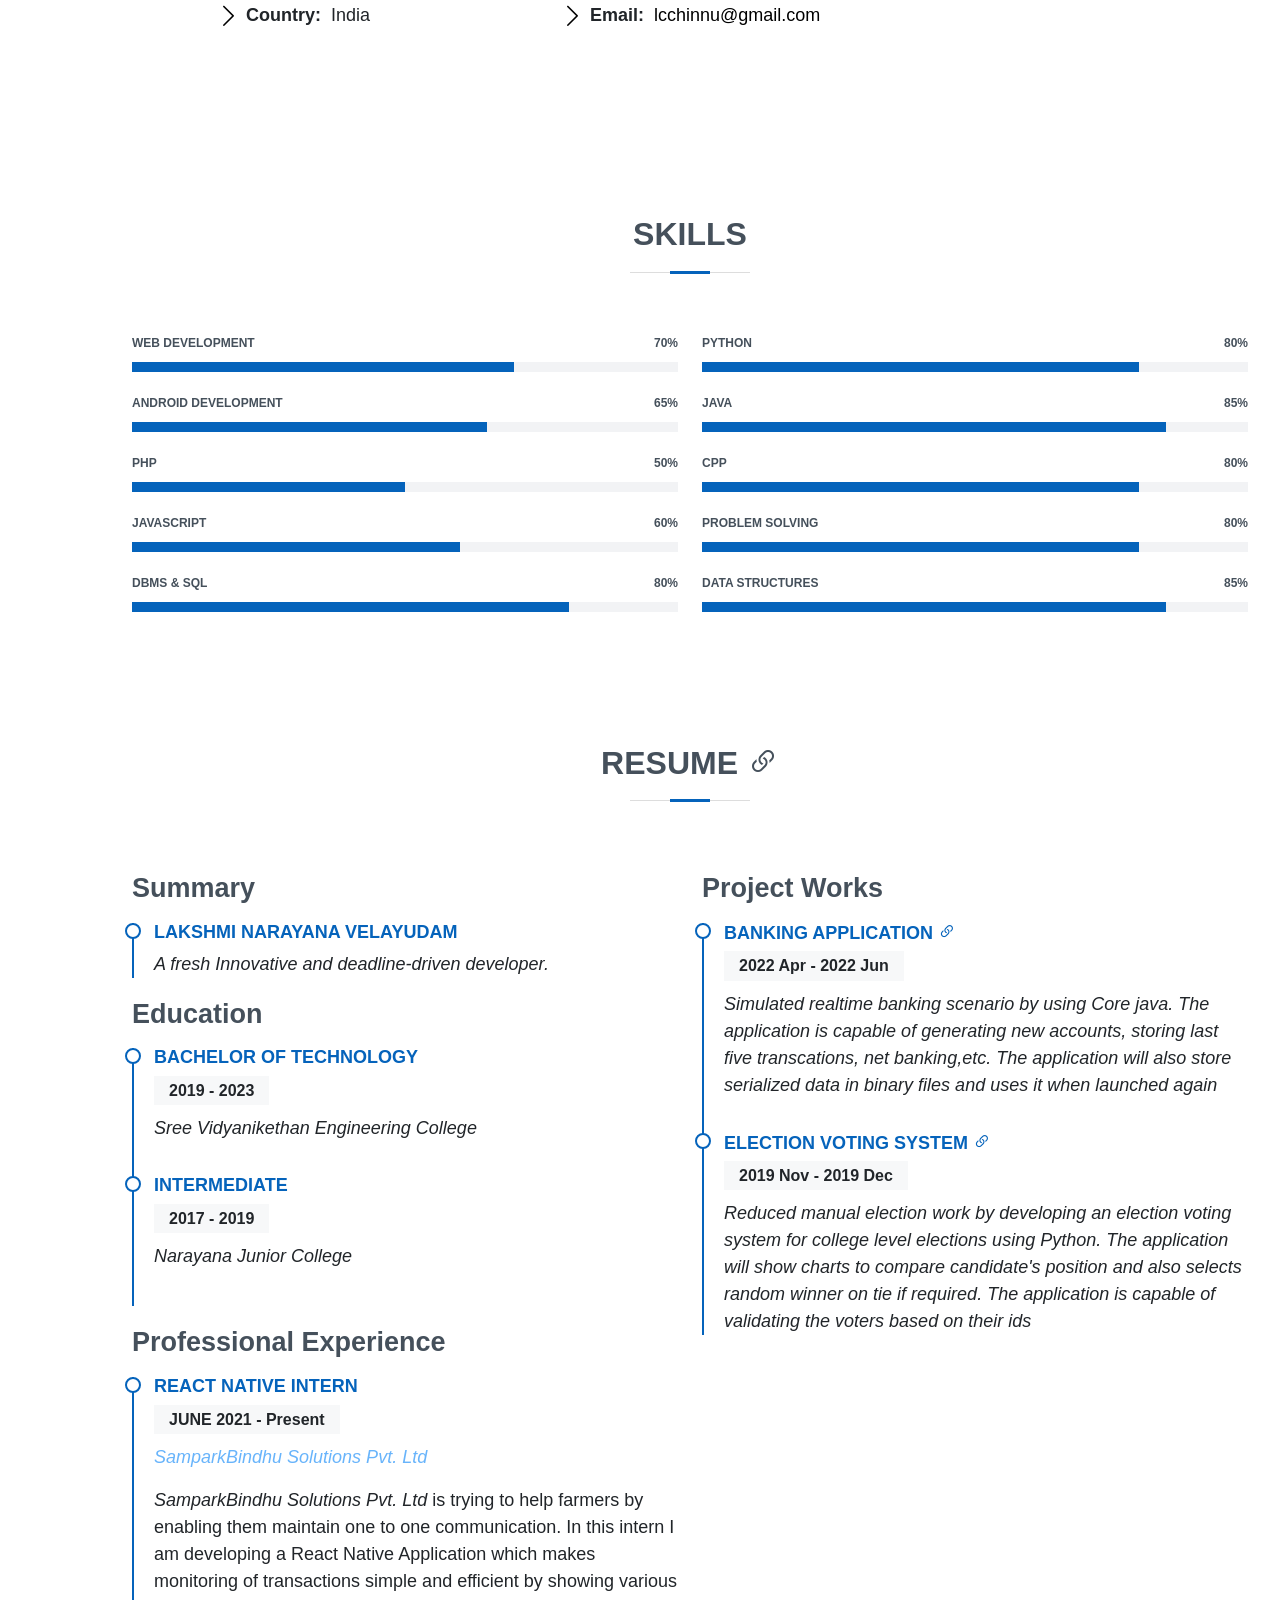
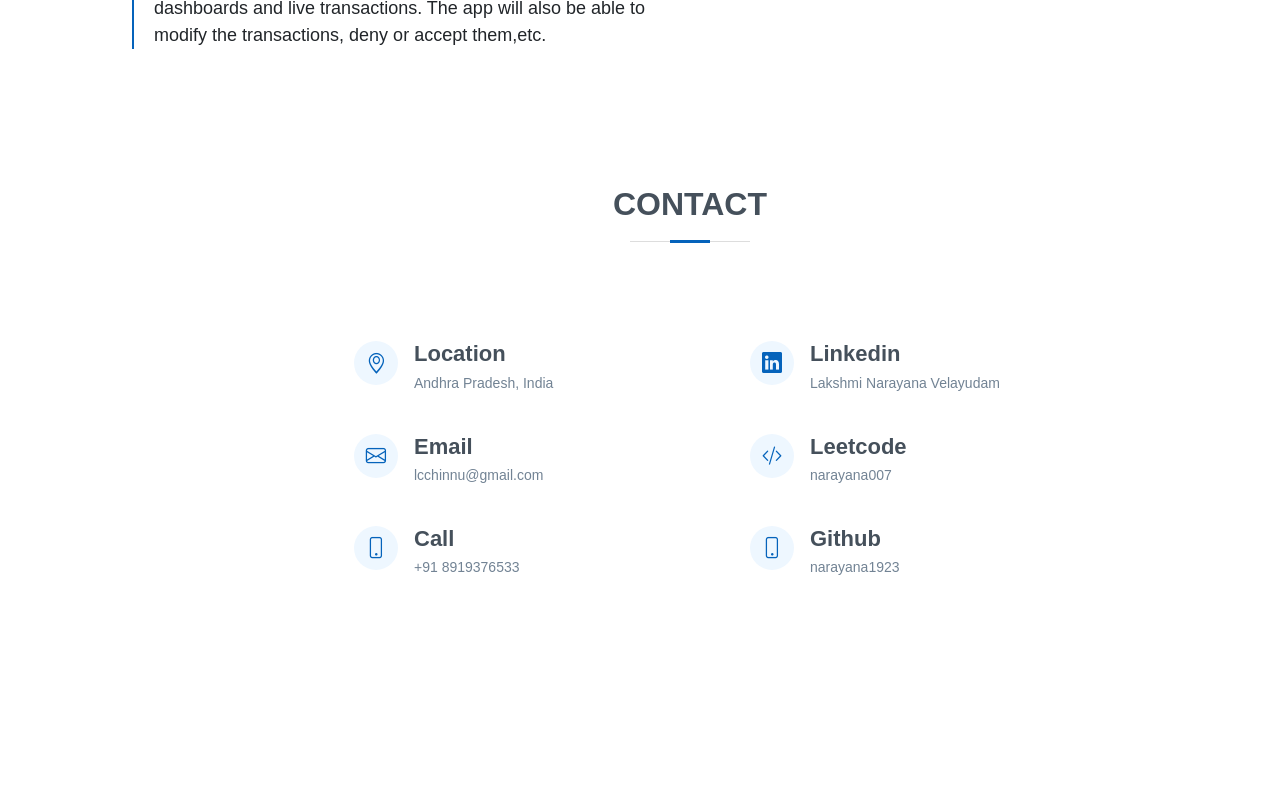
==== commit f432da2f: "added header logo" ====
--- a/index.html
+++ b/index.html
@@ -7,20 +7,12 @@
 
   <title>Lakshmi Narayana Velayudam</title>
 
-  <!-- ! Add icon -->
-  <!-- <link href="assets/img/favicon.jpg" rel="icon"> -->
-
-  <link href="https://cdn.jsdelivr.net/npm/bootstrap@5.0.2/dist/css/bootstrap.min.css" rel="stylesheet"
-    integrity="sha384-EVSTQN3/azprG1Anm3QDgpJLIm9Nao0Yz1ztcQTwFspd3yD65VohhpuuCOmLASjC" crossorigin="anonymous" />
-  <script src="https://cdn.jsdelivr.net/npm/bootstrap@5.0.2/dist/js/bootstrap.bundle.min.js"
-    integrity="sha384-MrcW6ZMFYlzcLA8Nl+NtUVF0sA7MsXsP1UyJoMp4YLEuNSfAP+JcXn/tWtIaxVXM"
-    crossorigin="anonymous"></script>
-  <script src="https://cdn.jsdelivr.net/npm/@popperjs/core@2.9.2/dist/umd/popper.min.js"
-    integrity="sha384-IQsoLXl5PILFhosVNubq5LC7Qb9DXgDA9i+tQ8Zj3iwWAwPtgFTxbJ8NT4GN1R8p"
-    crossorigin="anonymous"></script>
-  <script src="https://cdn.jsdelivr.net/npm/bootstrap@5.0.2/dist/js/bootstrap.min.js"
-    integrity="sha384-cVKIPhGWiC2Al4u+LWgxfKTRIcfu0JTxR+EQDz/bgldoEyl4H0zUF0QKbrJ0EcQF"
-    crossorigin="anonymous"></script>
+  <link href="assets/img/logo.png" rel="icon">
+
+  <link rel="stylesheet" href="assets/css/bootstrap.min.css">
+  <script src="assets/js/bootstrap.bundle.min.js"></script>
+  <script src="assets/js/bootstrap.min.js"></script>
+  <script src="assets/js/popper.min.js"></script>
   <!-- Vendor CSS Files -->
   <link href="assets/vendor/aos/aos.css" rel="stylesheet" />
   <link href="assets/vendor/bootstrap-icons/bootstrap-icons.css" rel="stylesheet" />
@@ -67,10 +59,12 @@
         <span class="typed" data-typed-items="Programmer, Team Initiator, Enthusiast "></span>
       </p>
       <div class="social-links">
-        <a href="https://www.hackerrank.com/csse_19121a15b9?hr_r=1" class="hackerrank"><i class="bi bi-laptop"></i></a>
-        <a href="https://github.com/narayana1923" class="github"><i class="bx bxl-github"></i></a>
-        <a href="https://leetcode.com/narayana007/" class="leetcode"><i class="bi bi-code-slash"></i></a>
-        <a href="https://www.linkedin.com/in/lakshmi-narayana-velayudam/" class="linkedin"><i
+        <a target="_blank" href="https://www.hackerrank.com/csse_19121a15b9?hr_r=1" class="hackerrank"><i
+            class="bi bi-laptop"></i></a>
+        <a target="_blank" href="https://github.com/narayana1923" class="github"><i class="bx bxl-github"></i></a>
+        <a target="_blank" href="https://leetcode.com/narayana007/" class="leetcode"><i
+            class="bi bi-code-slash"></i></a>
+        <a target="_blank" href="https://www.linkedin.com/in/lakshmi-narayana-velayudam/" class="linkedin"><i
             class="bx bxl-linkedin"></i></a>
       </div>
     </div>
@@ -254,6 +248,7 @@
             <div class="resume-item pb-0">
               <h4>Lakshmi Narayana Velayudam</h4>
               <p>
+                <!-- !do changes  -->
                 <em>A fresh Innovative and deadline-driven developer.</em>
               </p>
             </div>
@@ -380,10 +375,9 @@
                   <p>Lakshmi Narayana Velayudam</p>
                 </a>
               </div>
-
               <div class="email">
                 <a href="https://leetcode.com/narayana007/" target="_blank">
-                  <i class="bi bi-envelope"></i>
+                  <i class="bi bi-code-slash"></i>
                   <h4>Leetcode</h4>
                   <p>narayana007</p>
                 </a>
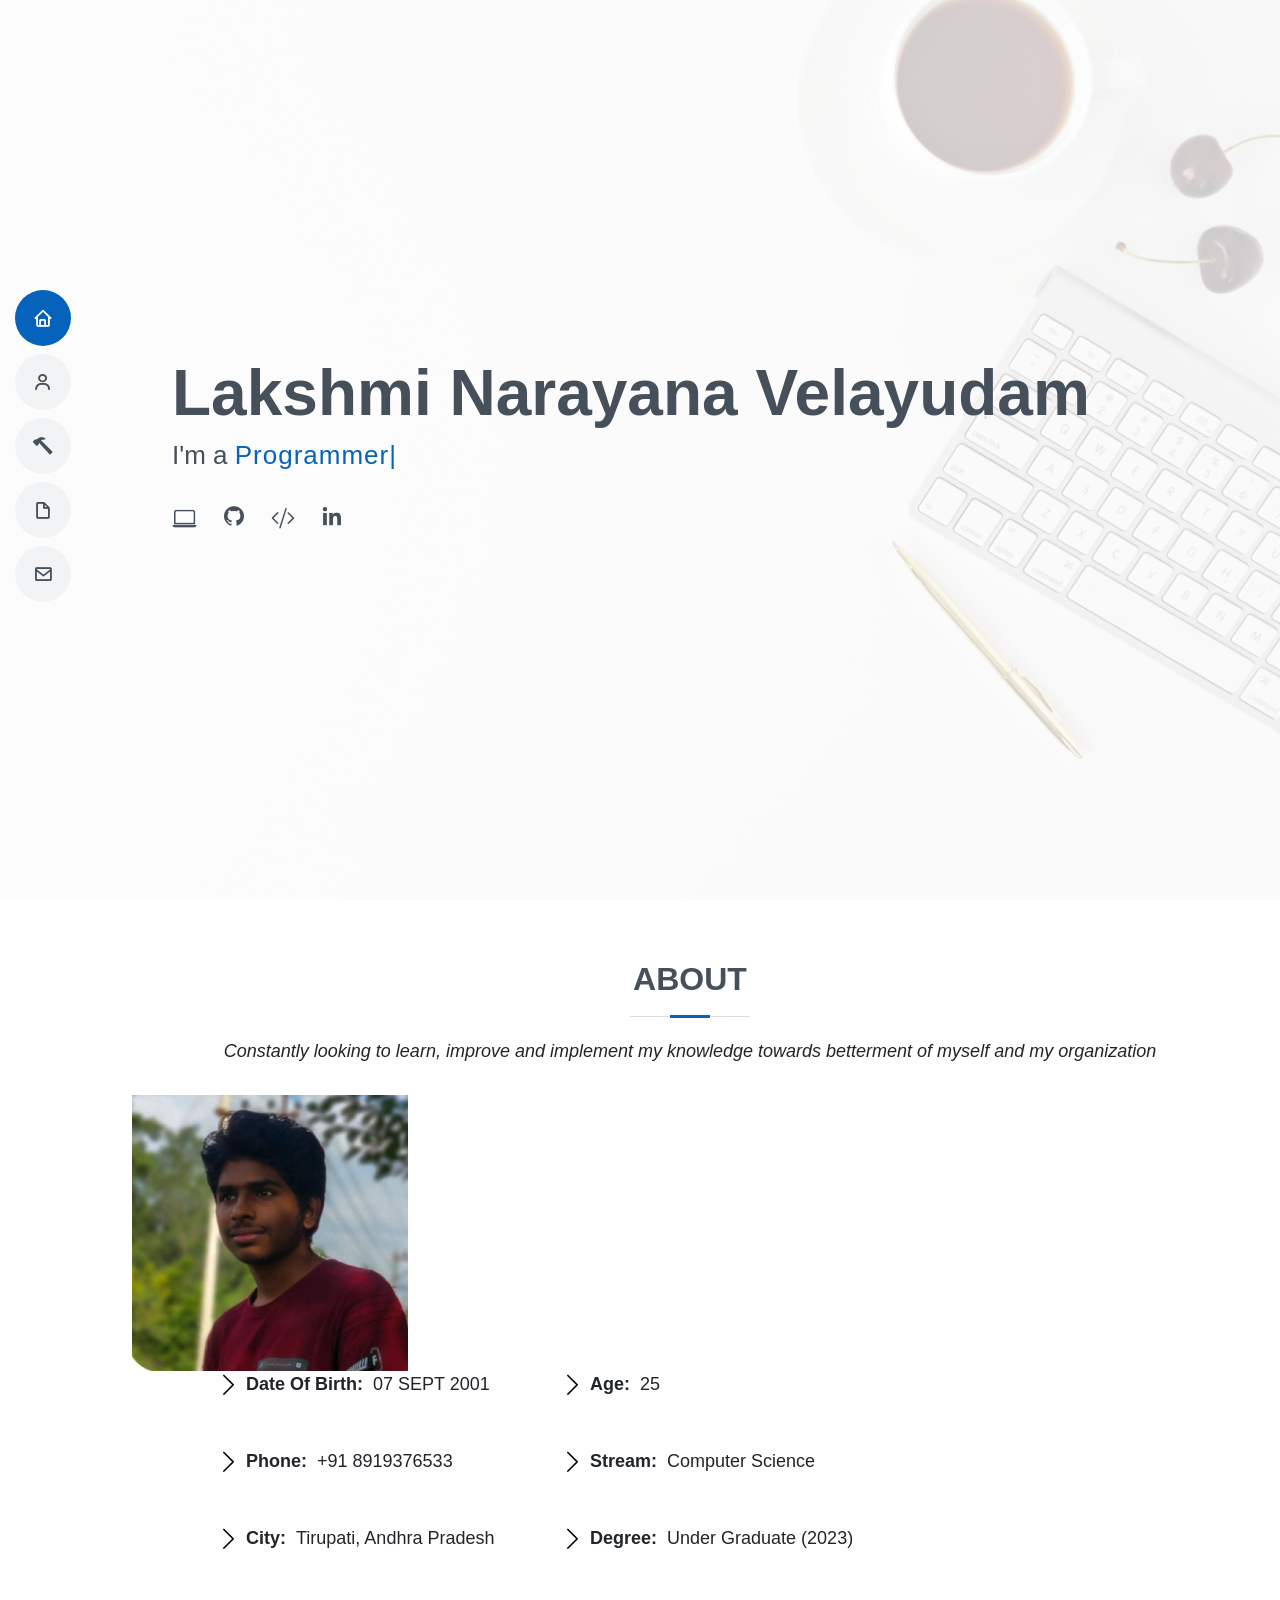
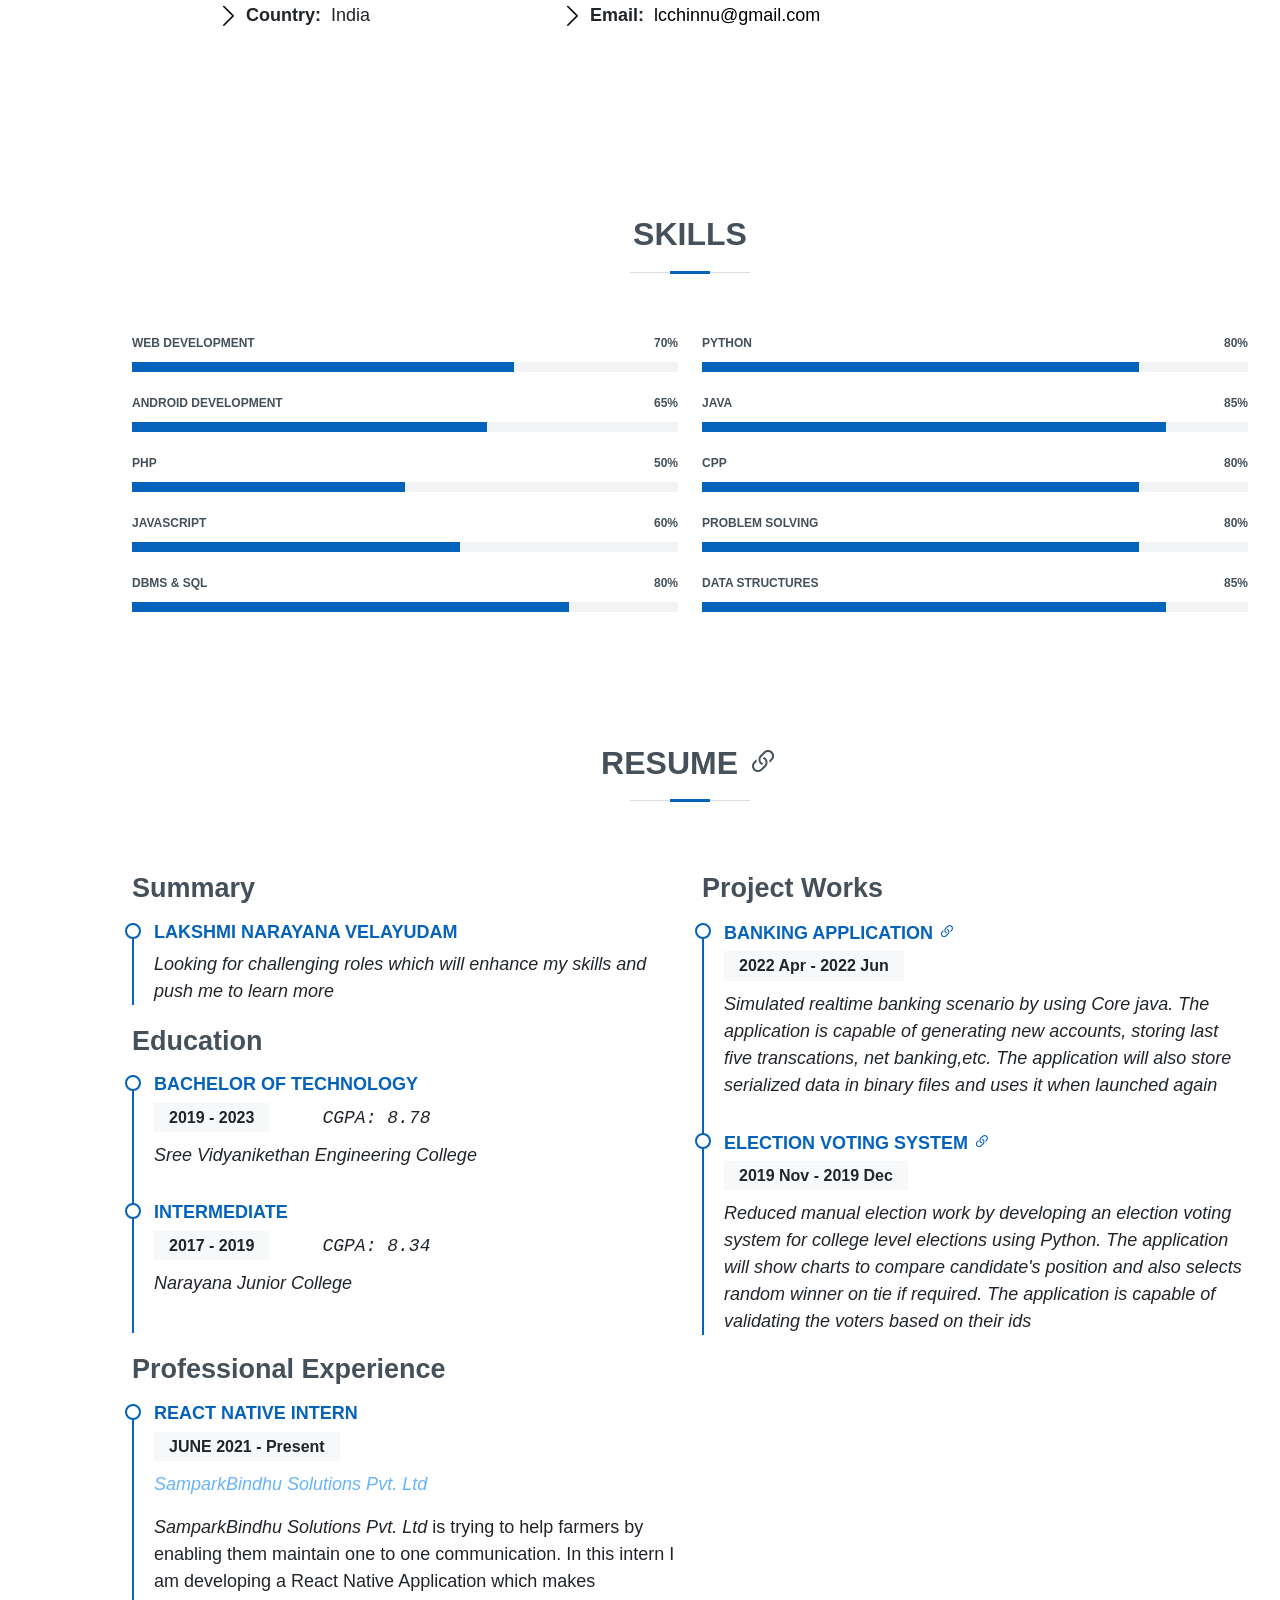
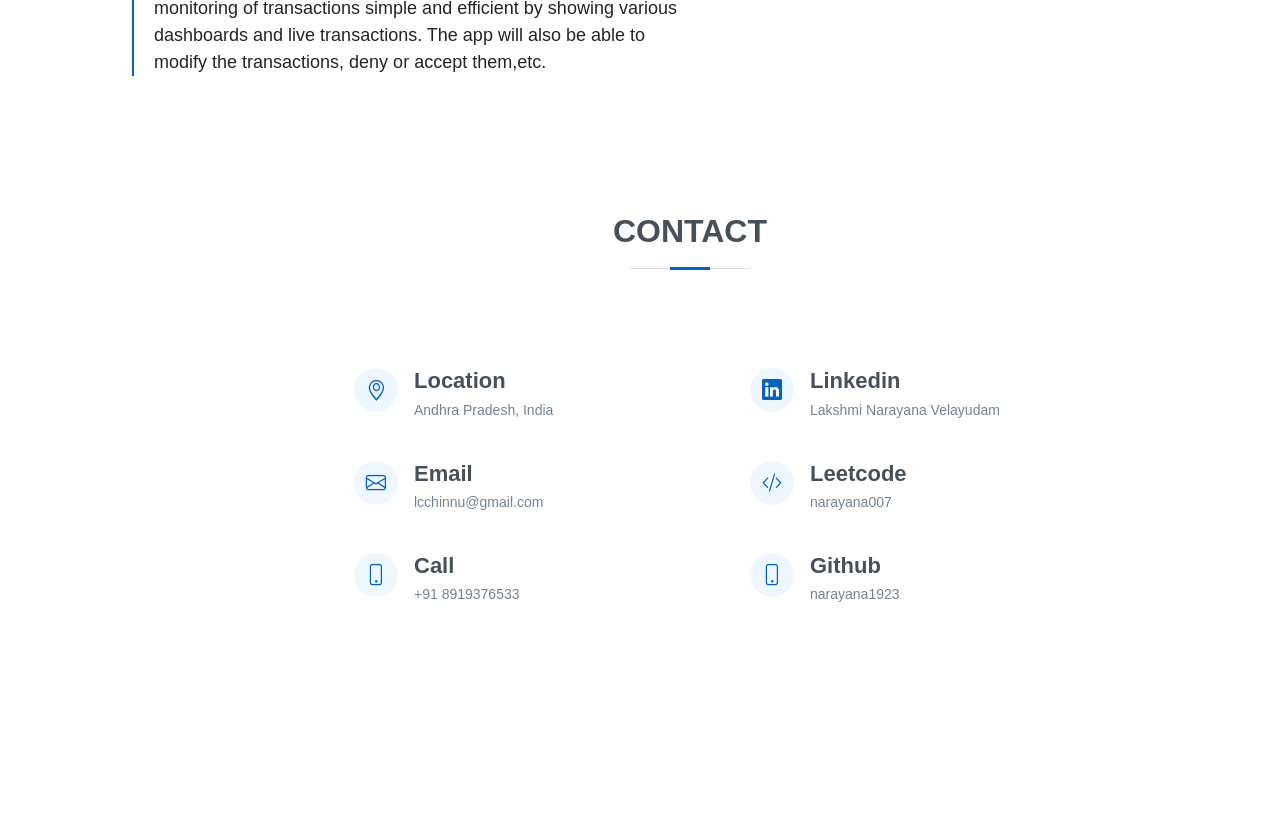
==== commit 8e30b20d: "Resume changes" ====
--- a/index.html
+++ b/index.html
@@ -248,8 +248,7 @@
             <div class="resume-item pb-0">
               <h4>Lakshmi Narayana Velayudam</h4>
               <p>
-                <!-- !do changes  -->
-                <em>A fresh Innovative and deadline-driven developer.</em>
+                <em>Looking for challenging roles which will enhance my skills and push me to learn more</em>
               </p>
             </div>
 
@@ -257,12 +256,12 @@
 
             <div class="resume-item">
               <h4>Bachelor of Technology</h4>
-              <h5>2019 - 2023</h5>
+              <h5>2019 - 2023</h5> <em class="ms-5 font-monospace">CGPA: 8.78</em>
               <p><em>Sree Vidyanikethan Engineering College</em></p>
             </div>
             <div class="resume-item">
               <h4>Intermediate</h4>
-              <h5>2017 - 2019</h5>
+              <h5>2017 - 2019</h5> <em class="ms-5 font-monospace">CGPA: 8.34</em>
               <p><em>Narayana Junior College</em></p>
             </div>
 
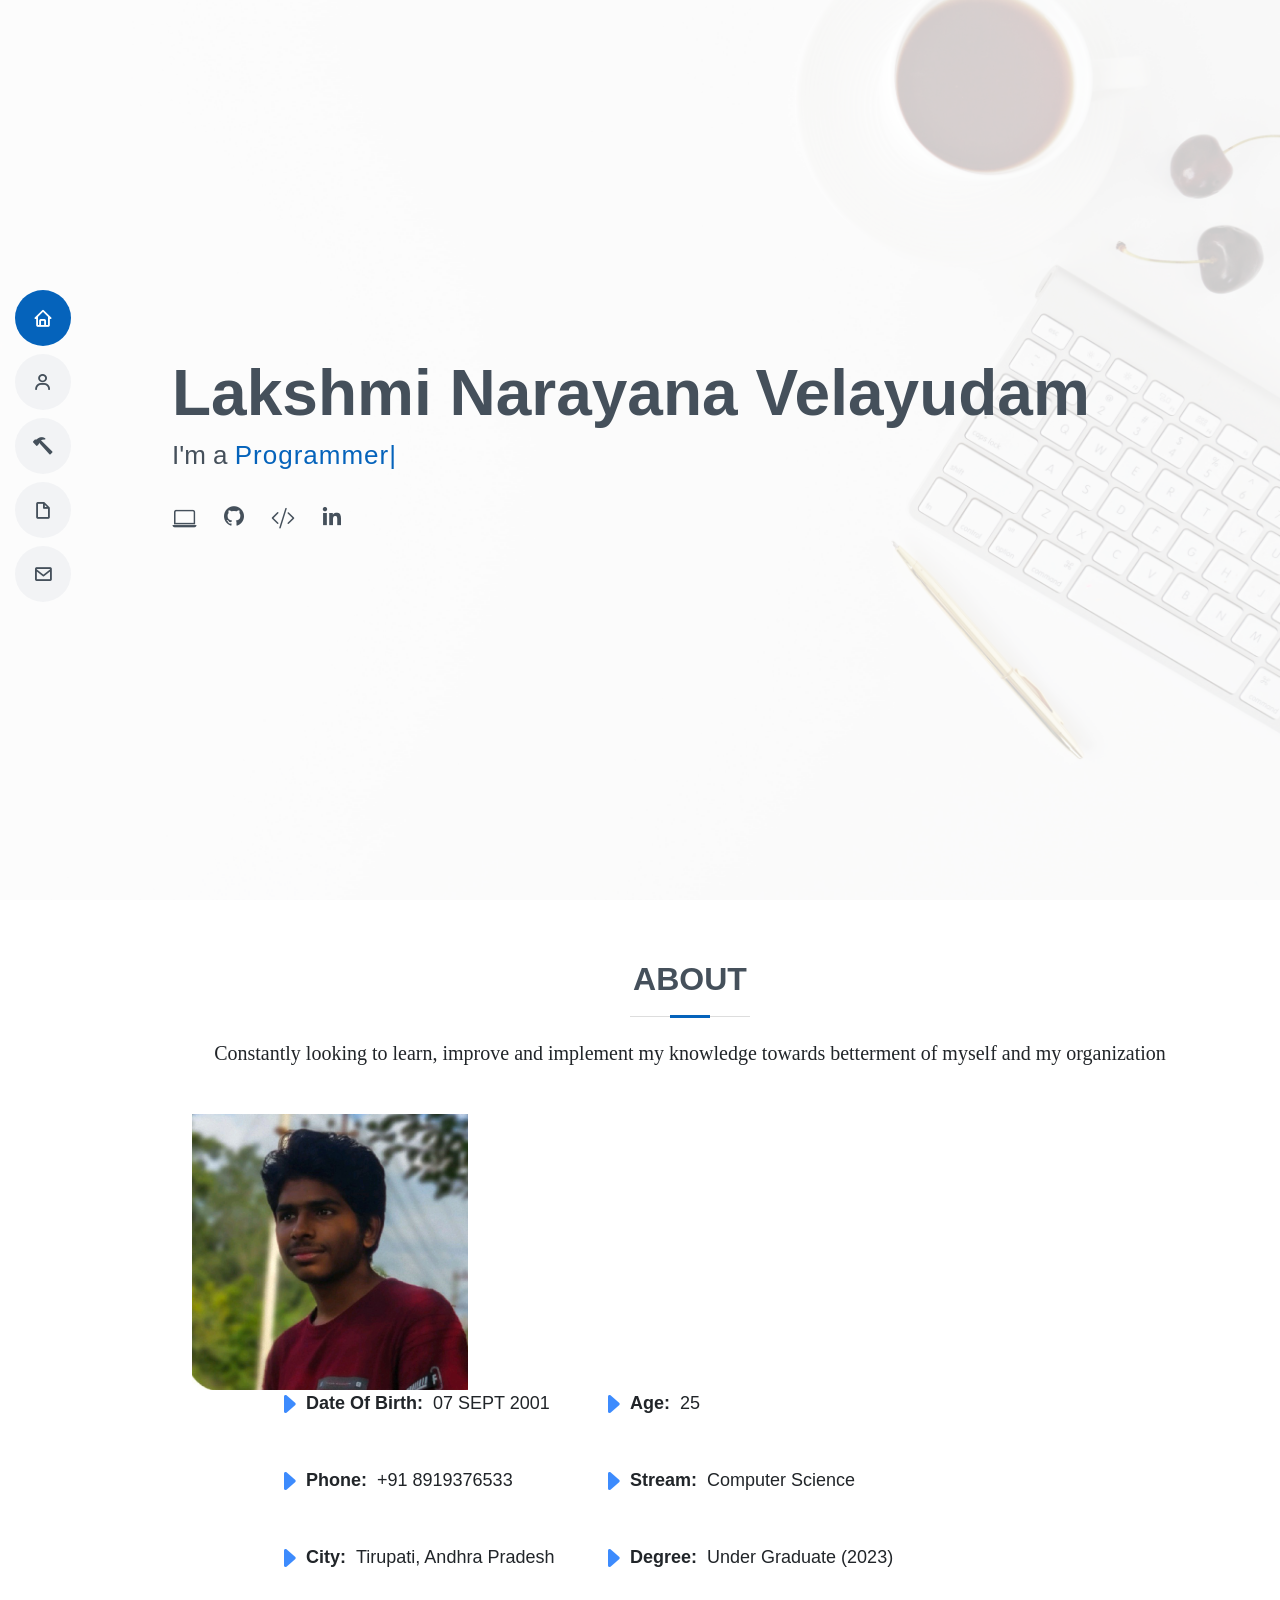
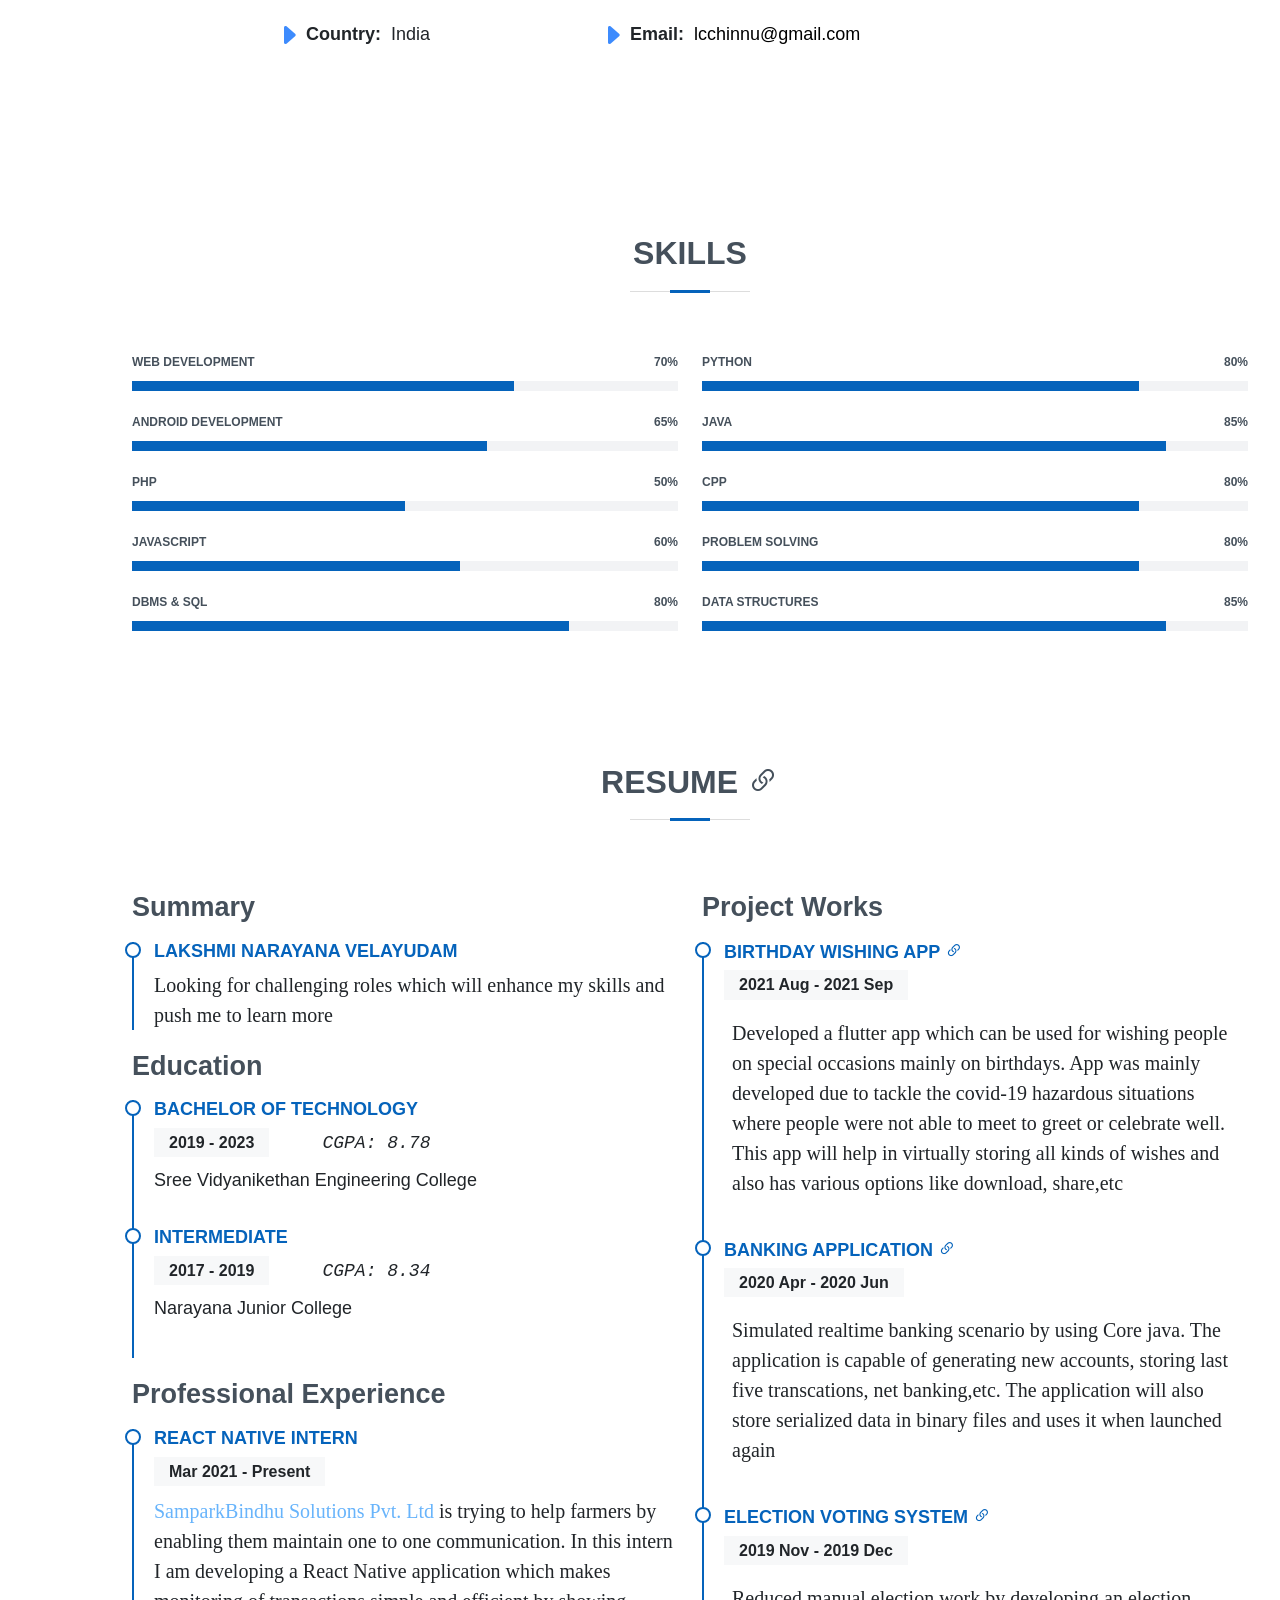
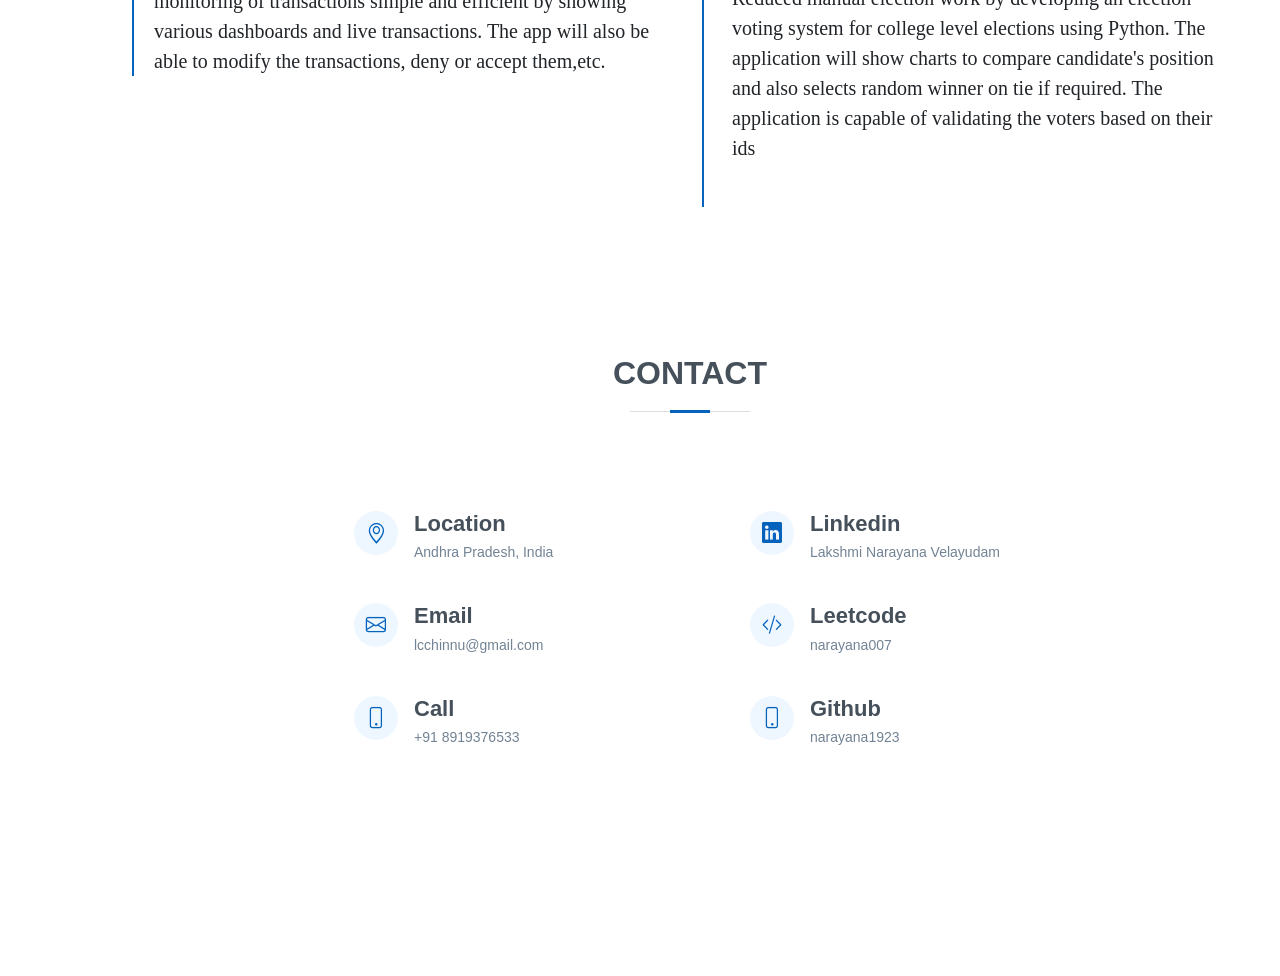
==== commit 78aee17f: "updated resume" ====
--- a/index.html
+++ b/index.html
@@ -20,6 +20,21 @@
 
   <!-- Template Main CSS File -->
   <link href="assets/css/style.css" rel="stylesheet" />
+  <style>
+    .icon-color {
+      opacity: 80%;
+    }
+
+    .about-p {
+      font-size: 20px;
+      font-family: 'Times New Roman', Times, serif;
+    }
+
+    .resume-info {
+      font-size: 20px;
+      font-family: 'Times New Roman', Times, serif;
+    }
+  </style>
 
 </head>
 
@@ -77,11 +92,12 @@
       <div class="container" data-aos="fade-up">
         <div class="section-title">
           <h2>About</h2>
-          <p><em>Constantly looking to learn, improve and implement my knowledge towards betterment of myself
-              and my organization</em></p>
-        </div>
-
-        <div class="row">
+          <p class="about-p mt-3">Constantly looking to learn, improve and implement my knowledge towards betterment of
+            myself
+            and my organization</p>
+        </div>
+
+        <div class="row mt-3 ms-5">
           <div class="col-lg-4">
             <img src="assets/img/linkedin-dp.jpg" class="img-fluid" alt="" />
           </div>
@@ -94,20 +110,20 @@
               <div class="col-lg-6">
                 <ul>
                   <li>
-                    <i class="bi bi-chevron-right"></i>
+                    <i class="bi bi-caret-right-fill text-primary icon-color"></i>
                     <strong>Date Of Birth:</strong> <span>07 SEPT 2001</span>
                   </li>
                   <li>
-                    <i class="bi bi-chevron-right"></i>
+                    <i class="bi bi-caret-right-fill text-primary icon-color"></i>
                     <strong>Phone:</strong> <span>+91 8919376533</span>
                   </li>
                   <li>
-                    <i class="bi bi-chevron-right"></i>
+                    <i class="bi bi-caret-right-fill text-primary icon-color"></i>
                     <strong>City:</strong>
                     <span>Tirupati, Andhra Pradesh</span>
                   </li>
                   <li>
-                    <i class="bi bi-chevron-right"></i>
+                    <i class="bi bi-caret-right-fill text-primary icon-color"></i>
                     <strong>Country:</strong> <span>India</span>
                   </li>
                 </ul>
@@ -115,20 +131,20 @@
               <div class="col-lg-6">
                 <ul>
                   <li>
-                    <i class="bi bi-chevron-right"></i> <strong>Age:</strong>
+                    <i class="bi bi-caret-right-fill text-primary icon-color"></i> <strong>Age:</strong>
                     <span id="age">20</span>
                   </li>
                   <li>
-                    <i class="bi bi-chevron-right"></i>
+                    <i class="bi bi-caret-right-fill text-primary icon-color"></i>
                     <strong>Stream:</strong> <span>Computer Science</span>
                   </li>
                   <li>
-                    <i class="bi bi-chevron-right"></i>
+                    <i class="bi bi-caret-right-fill text-primary icon-color"></i>
                     <strong>Degree:</strong>
                     <span>Under Graduate (2023)</span>
                   </li>
                   <li>
-                    <i class="bi bi-chevron-right"></i>
+                    <i class="bi bi-caret-right-fill text-primary icon-color"></i>
                     <strong>Email:</strong>
                     <span><a href="mailto: lcchinnu@gmail.com" style="color: black">lcchinnu@gmail.com</a></span>
                   </li>
@@ -247,8 +263,8 @@
             <h3 class="resume-title">Summary</h3>
             <div class="resume-item pb-0">
               <h4>Lakshmi Narayana Velayudam</h4>
-              <p>
-                <em>Looking for challenging roles which will enhance my skills and push me to learn more</em>
+              <p class="resume-info">
+                Looking for challenging roles which will enhance my skills and push me to learn more
               </p>
             </div>
 
@@ -257,28 +273,23 @@
             <div class="resume-item">
               <h4>Bachelor of Technology</h4>
               <h5>2019 - 2023</h5> <em class="ms-5 font-monospace">CGPA: 8.78</em>
-              <p><em>Sree Vidyanikethan Engineering College</em></p>
+              <p class="college-info">Sree Vidyanikethan Engineering College</p>
             </div>
             <div class="resume-item">
               <h4>Intermediate</h4>
               <h5>2017 - 2019</h5> <em class="ms-5 font-monospace">CGPA: 8.34</em>
-              <p><em>Narayana Junior College</em></p>
+              <p class="college-info">Narayana Junior College</p>
             </div>
 
             <h3 class="resume-title">Professional Experience</h3>
             <div class="resume-item">
               <h4>React Native Intern</h4>
-              <h5>JUNE 2021 - Present</h5>
-              <p>
-                <em>
-                  <a href="https://samparkbindhu.in/">SamparkBindhu Solutions Pvt. Ltd</a>
-                </em>
-              </p>
-              <p>
-                <em>SamparkBindhu Solutions Pvt. Ltd</em>
+              <h5>Mar 2021 - Present</h5><br>
+              <p class="resume-info">
+                <a href="https://samparkbindhu.com/">SamparkBindhu Solutions Pvt. Ltd</a>
                 is trying to help farmers by enabling them maintain one to one
                 communication. In this intern I am developing a React Native
-                Application which makes monitoring of transactions simple and
+                application which makes monitoring of transactions simple and
                 efficient by showing various dashboards and live transactions.
                 The app will also be able to modify the transactions, deny or
                 accept them,etc.
@@ -287,6 +298,22 @@
           </div>
           <div class="col-lg-6">
             <h3 class="resume-title">Project Works</h3>
+            <div class="resume-item">
+              <h4>
+                <a href="https://github.com/narayana1923/Birthday-Wishing-App-2.0" style="color: #0563bb"
+                  target="_blank">
+                  Birthday Wishing App
+                  <i class="bi bi-link-45deg"></i>
+                </a>
+              </h4>
+              <h5>2021 Aug - 2021 Sep</h5>
+              <p class="resume-info d-inline-flex p-2">
+                Developed a flutter app which can be used for wishing people on special occasions
+                mainly on birthdays. App was mainly developed due to tackle the covid-19 hazardous situations
+                where people were not able to meet to greet or celebrate well. This app will help in virtually storing
+                all kinds of wishes and also has various options like download, share,etc
+              </p>
+            </div>
             <div class="resume-item">
               <h4>
                 <a href="https://github.com/narayana1923/Banking-Application-using-Java" style="color: #0563bb"
@@ -295,36 +322,35 @@
                   <i class="bi bi-link-45deg"></i>
                 </a>
               </h4>
-              <h5>2022 Apr - 2022 Jun</h5>
-              <p>
-                <em>Simulated realtime banking scenario by using Core java. The
-                  application is capable of generating new accounts, storing
-                  last five transcations, net banking,etc. The application
-                  will also store serialized data in binary files and uses it
-                  when launched again</em>
+              <h5>2020 Apr - 2020 Jun</h5>
+              <p class="resume-info d-inline-flex p-2">
+                Simulated realtime banking scenario by using Core java. The
+                application is capable of generating new accounts, storing
+                last five transcations, net banking,etc. The application
+                will also store serialized data in binary files and uses it
+                when launched again
               </p>
             </div>
 
             <div class="resume-item">
               <h4>
-                <a href="https://github.com/narayana1923/Election-Voting-Sysem-using-Python" style="color: #0563bb"
+                <a href="https://github.com/narayana1923/Election-Voting-System-using-Python" style="color: #0563bb"
                   target="_blank">
                   Election Voting System
                   <i class="bi bi-link-45deg"></i>
                 </a>
               </h4>
               <h5>2019 Nov - 2019 Dec</h5>
-              <p>
-                <em>Reduced manual election work by developing an election
-                  voting system for college level elections using Python. The
-                  application will show charts to compare candidate's position
-                  and also selects random winner on tie if required. The
-                  application is capable of validating the voters based on
-                  their ids</em>
+              <p class="resume-info d-inline-flex p-2">
+                Reduced manual election work by developing an election
+                voting system for college level elections using Python. The
+                application will show charts to compare candidate's position
+                and also selects random winner on tie if required. The
+                application is capable of validating the voters based on
+                their ids
               </p>
-            </div>
-          </div>
-
+            </div><br>
+          </div>
         </div>
       </div>
     </section>
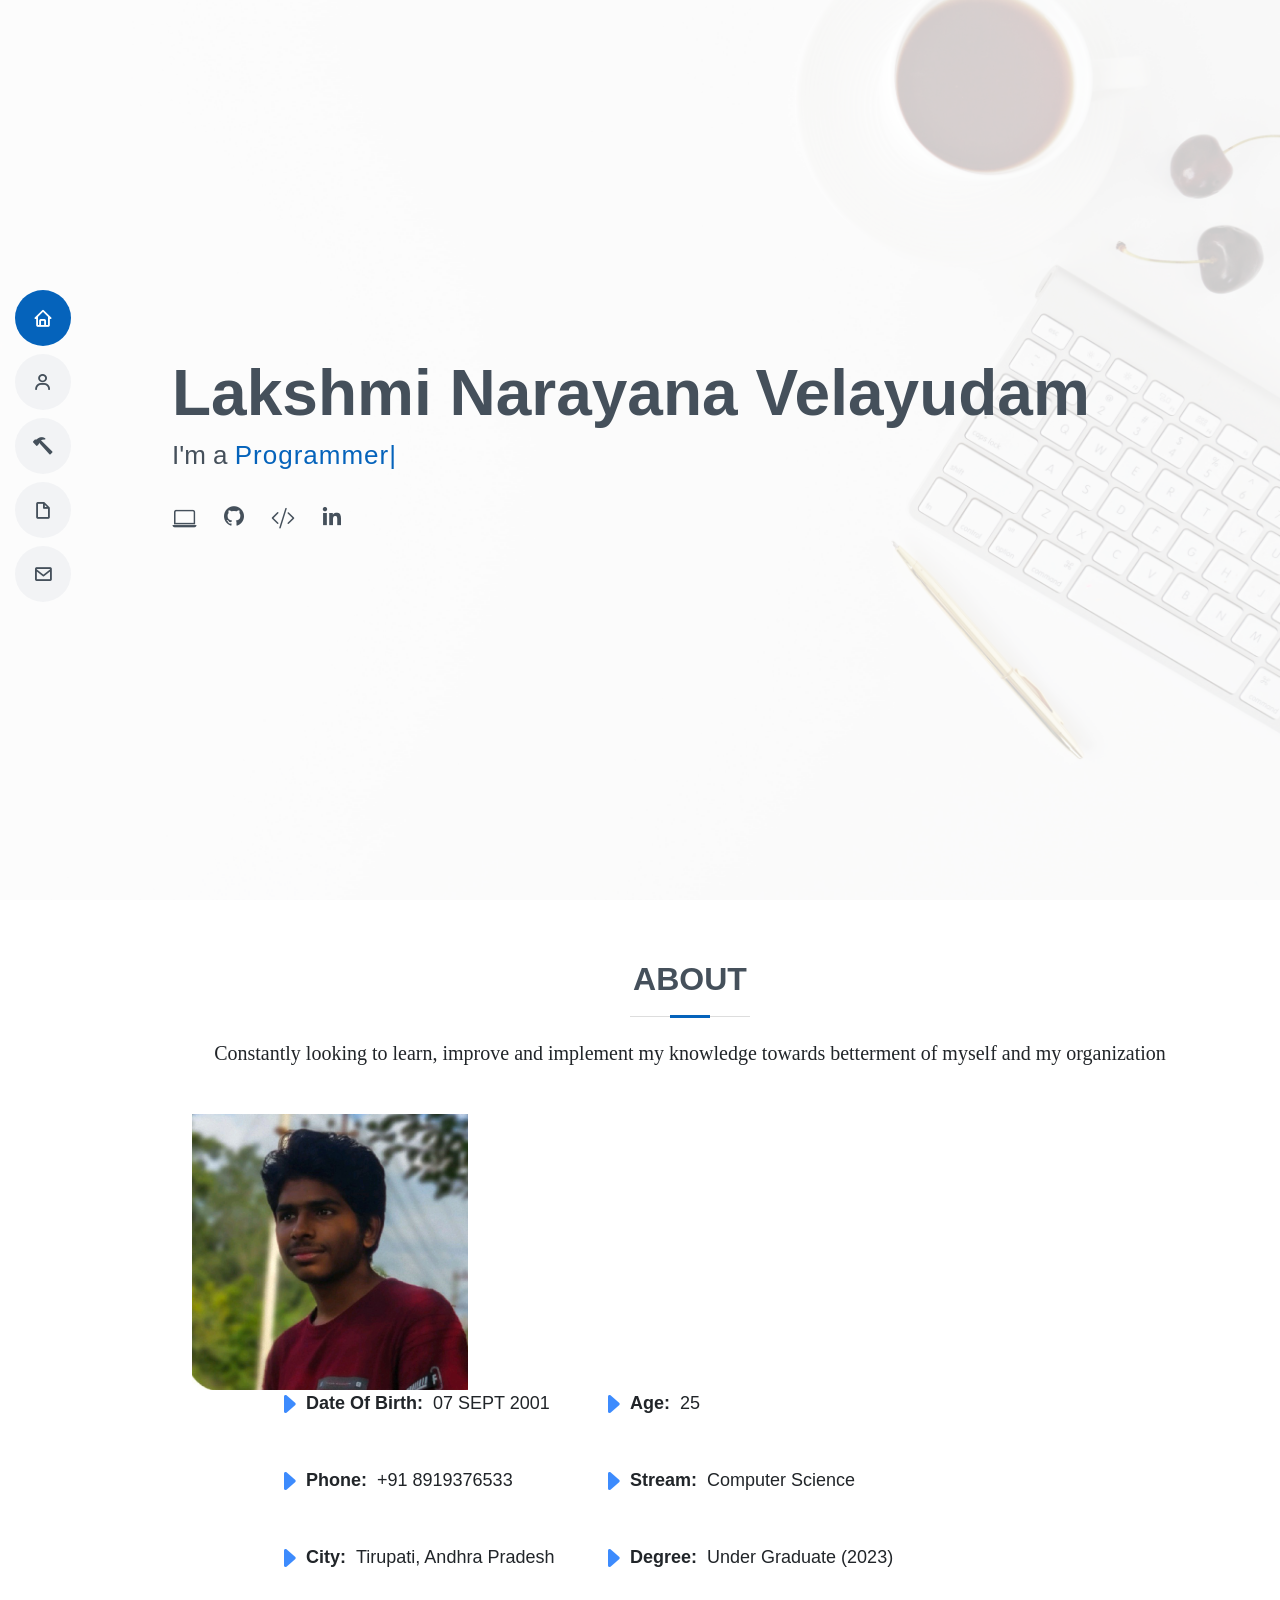
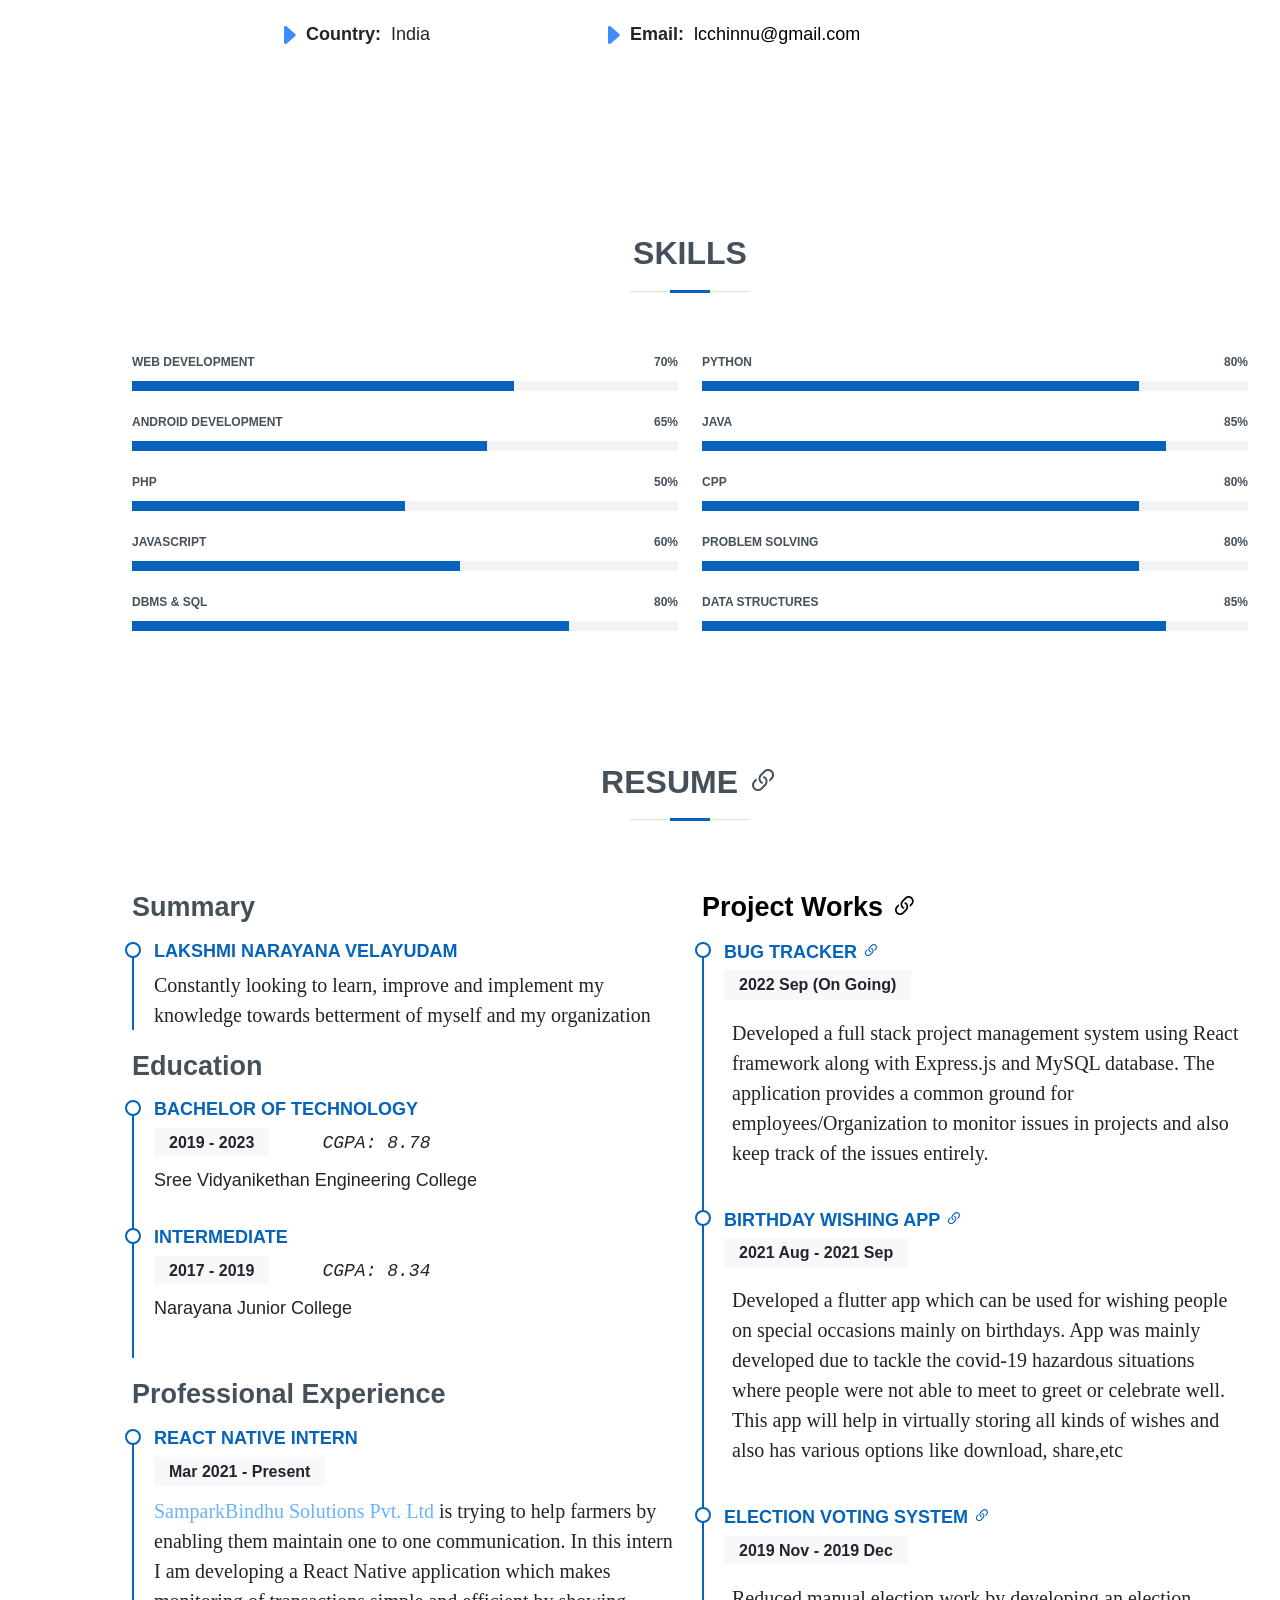
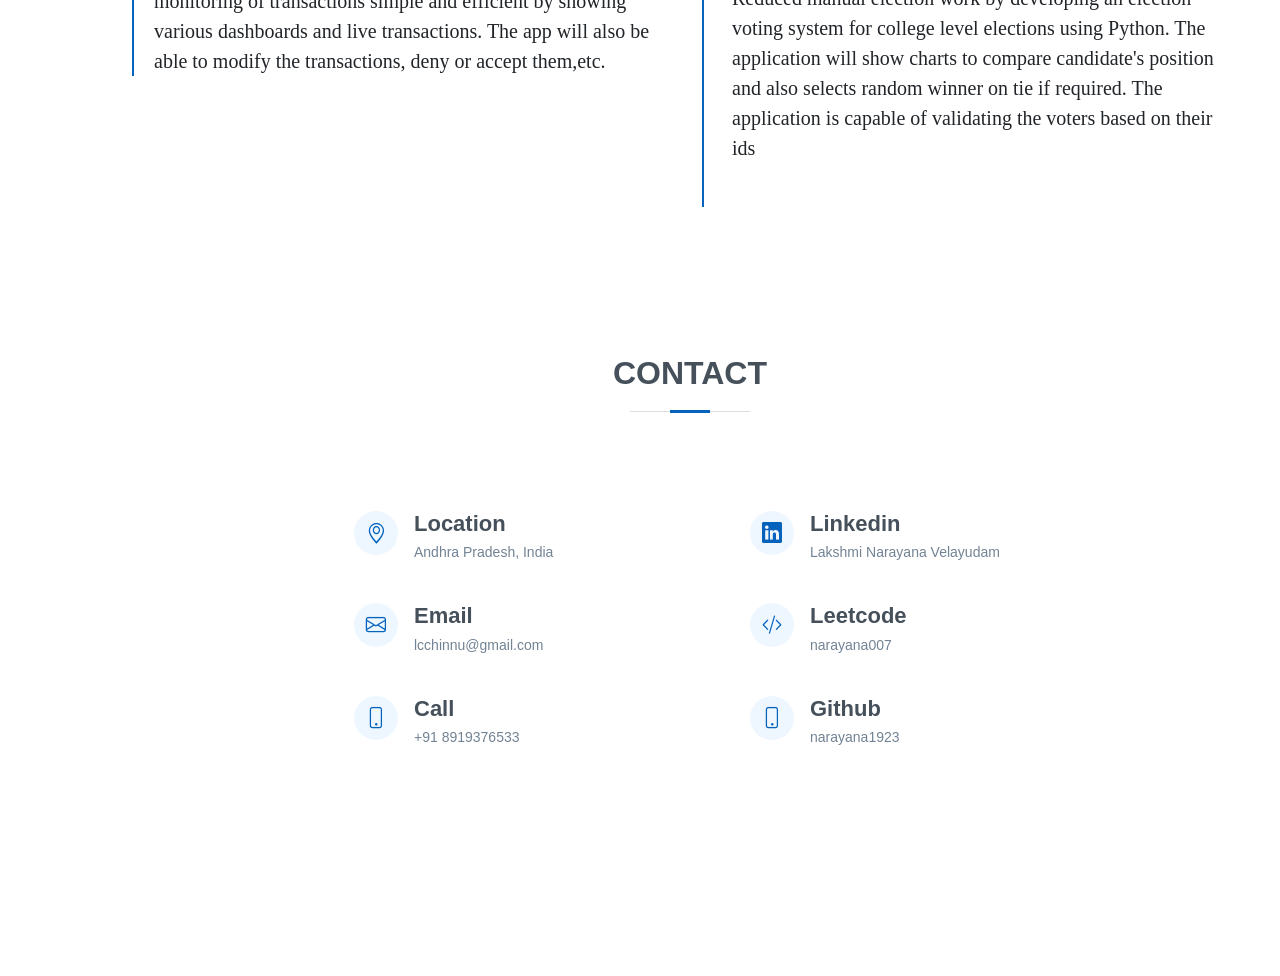
==== commit 38d3f396: "updated resume section" ====
--- a/index.html
+++ b/index.html
@@ -264,7 +264,8 @@
             <div class="resume-item pb-0">
               <h4>Lakshmi Narayana Velayudam</h4>
               <p class="resume-info">
-                Looking for challenging roles which will enhance my skills and push me to learn more
+                Constantly looking to learn, improve and implement my knowledge towards betterment of myself
+                and my organization
               </p>
             </div>
 
@@ -297,7 +298,25 @@
             </div>
           </div>
           <div class="col-lg-6">
-            <h3 class="resume-title">Project Works</h3>
+            <h3 class="resume-title">
+              <a href="./projects.html" style="color: black;">Project Works
+                <i class="bi bi-link-45deg"></i>
+              </a>
+            </h3>
+            <div class="resume-item">
+              <h4>
+                <a href="https://github.com/narayana1923/Resolver" style="color: #0563bb" target="_blank">
+                  BUG TRACKER
+                  <i class="bi bi-link-45deg"></i>
+                </a>
+              </h4>
+              <h5>2022 Sep (On Going)</h5>
+              <p class="resume-info d-inline-flex p-2">
+                Developed a full stack project management system using React framework along with Express.js and
+                MySQL database. The application provides a common ground for employees/Organization to monitor issues in
+                projects and also keep track of the issues entirely.
+              </p>
+            </div>
             <div class="resume-item">
               <h4>
                 <a href="https://github.com/narayana1923/Birthday-Wishing-App-2.0" style="color: #0563bb"
@@ -314,7 +333,7 @@
                 all kinds of wishes and also has various options like download, share,etc
               </p>
             </div>
-            <div class="resume-item">
+            <!-- <div class="resume-item">
               <h4>
                 <a href="https://github.com/narayana1923/Banking-Application-using-Java" style="color: #0563bb"
                   target="_blank">
@@ -330,7 +349,7 @@
                 will also store serialized data in binary files and uses it
                 when launched again
               </p>
-            </div>
+            </div> -->
 
             <div class="resume-item">
               <h4>
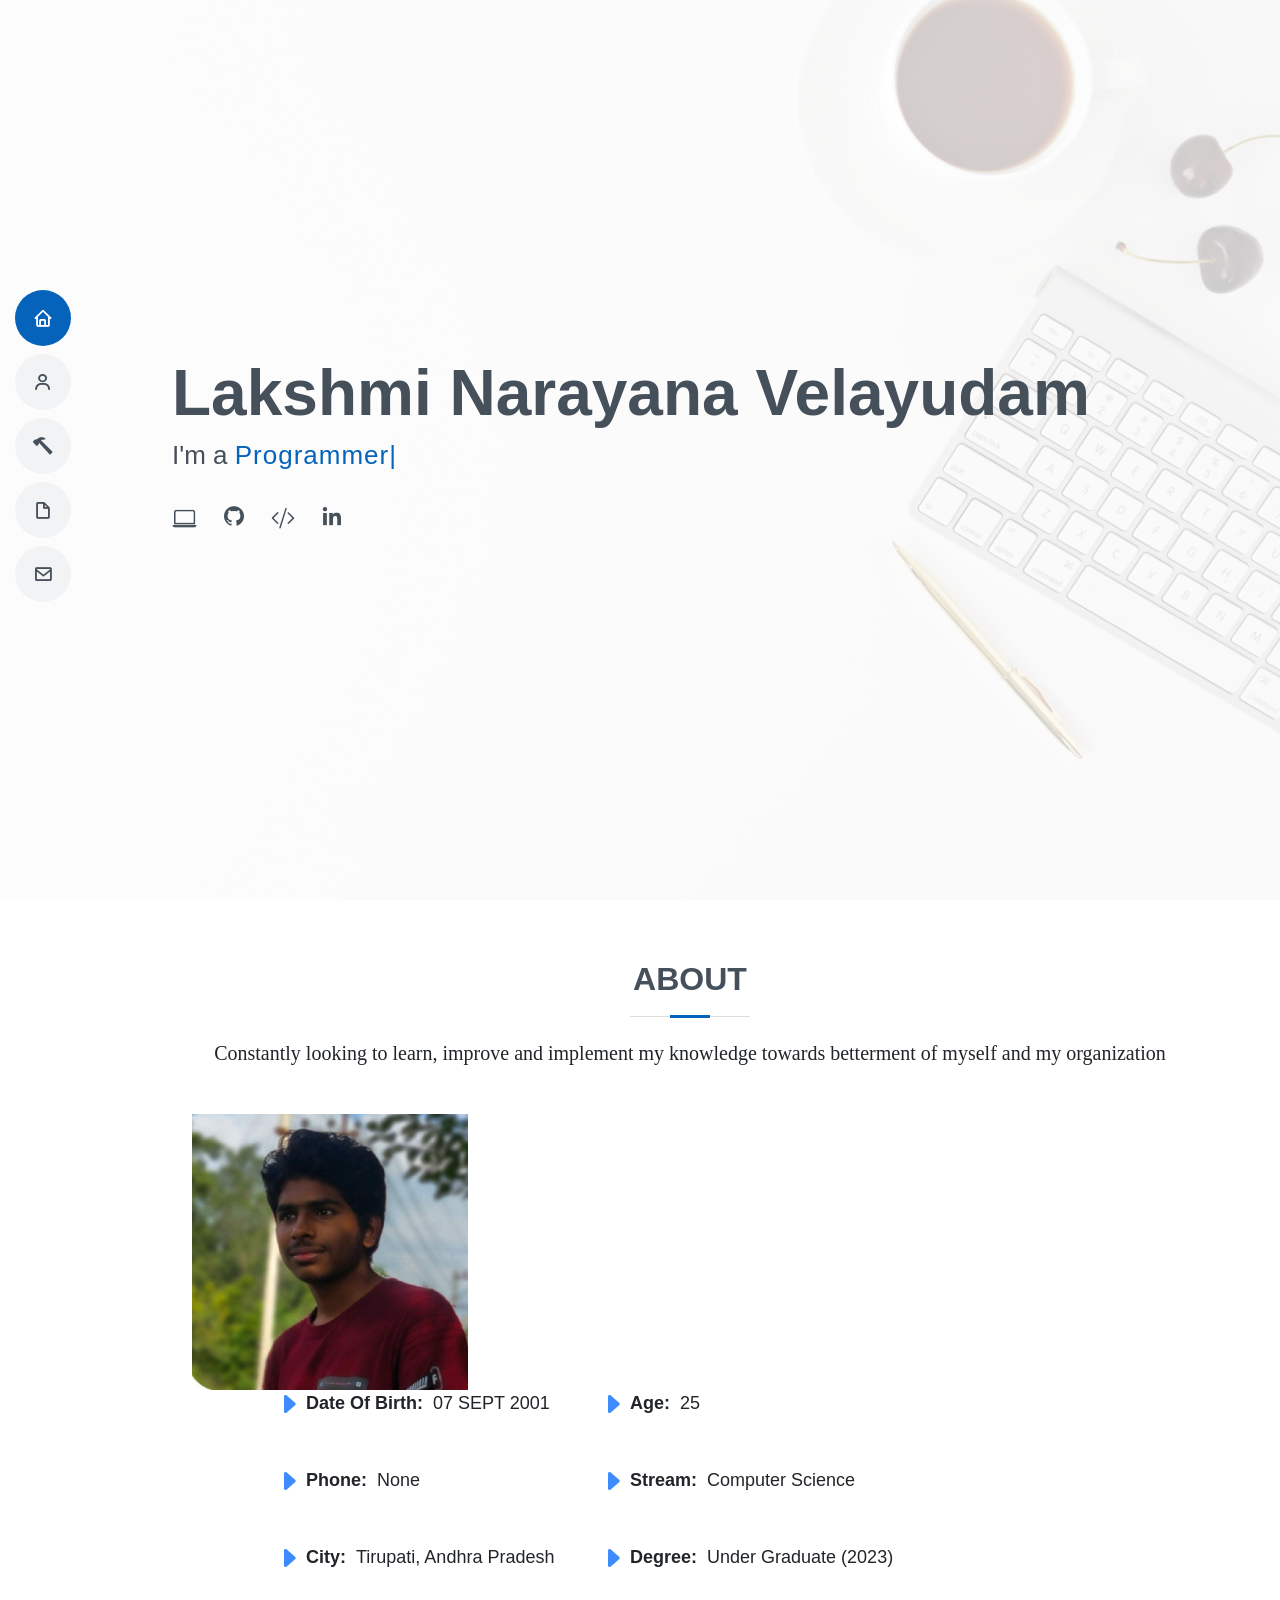
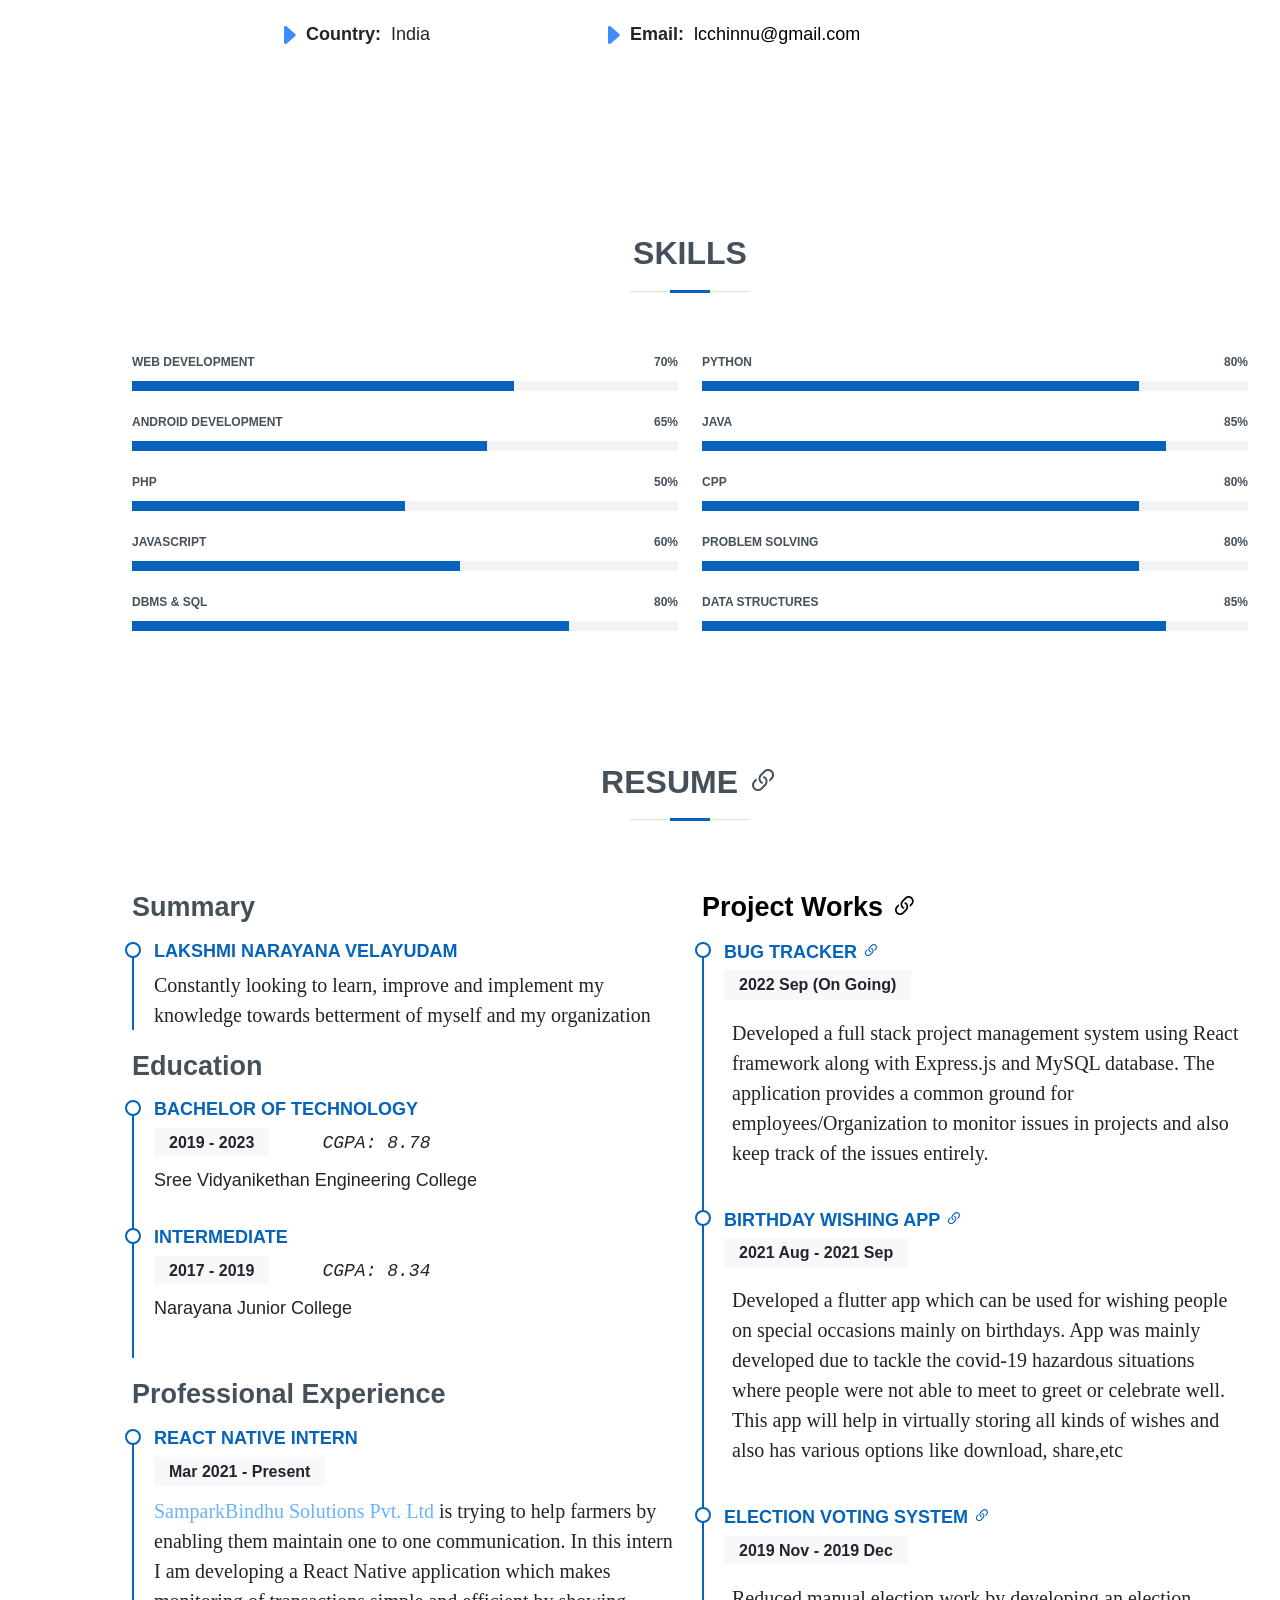
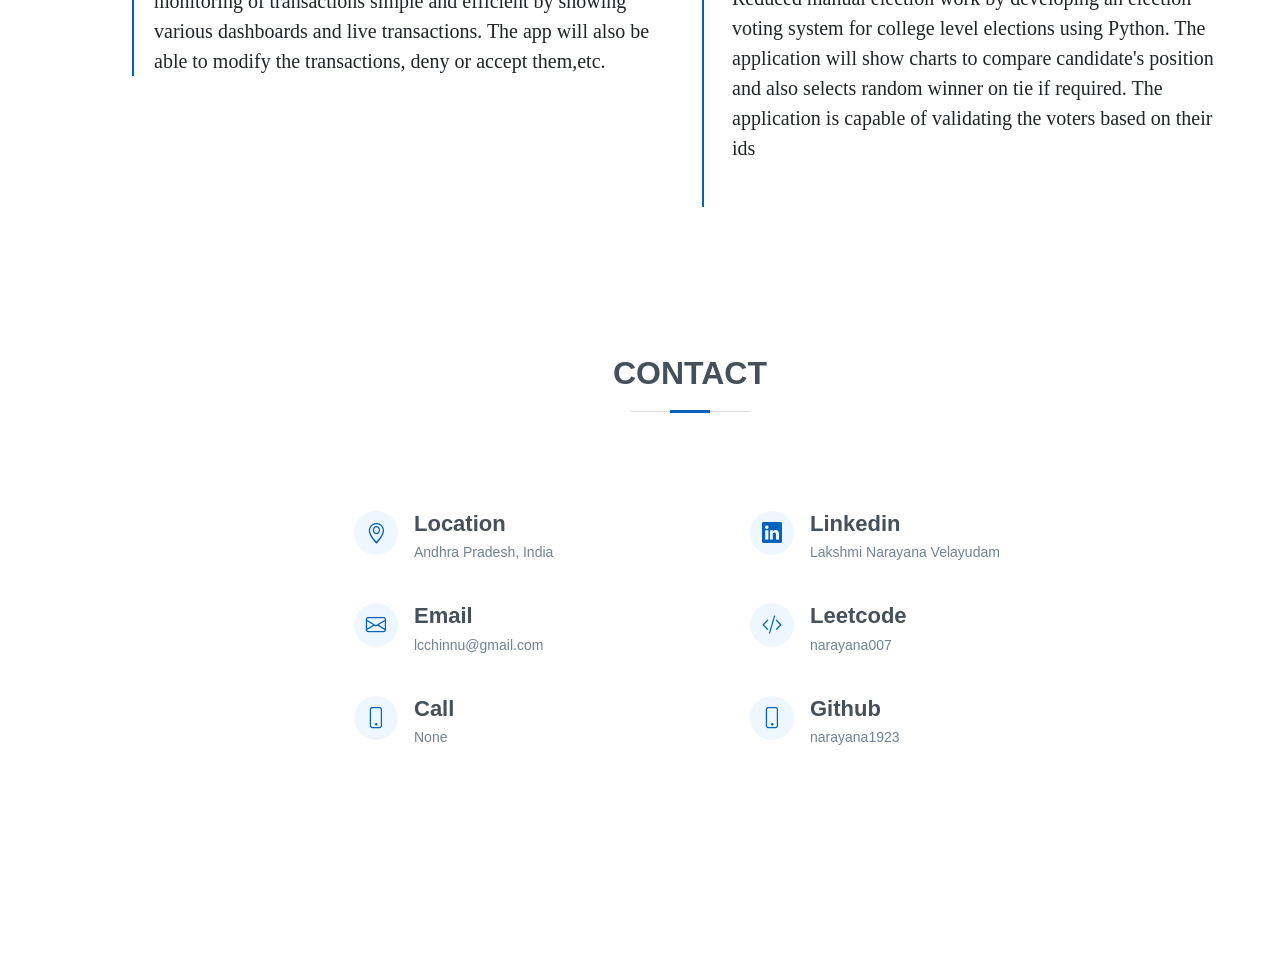
==== commit 3b7a8160: "Update index.html" ====
--- a/index.html
+++ b/index.html
@@ -115,7 +115,7 @@
                   </li>
                   <li>
                     <i class="bi bi-caret-right-fill text-primary icon-color"></i>
-                    <strong>Phone:</strong> <span>+91 8919376533</span>
+                    <strong>Phone:</strong> <span>None</span>
                   </li>
                   <li>
                     <i class="bi bi-caret-right-fill text-primary icon-color"></i>
@@ -254,7 +254,7 @@
     <section id="resume" class="resume">
       <div class="container" data-aos="fade-up">
         <div class="section-title">
-          <a href="assets/files/Lakshmi-Narayana-Velayudam-Resume.pdf" target="_blank">
+          <a href="assets/Lakshmi-Narayana-Velayudam-Resume.pdf" target="_blank">
             <h2>Resume <i class="bi bi-link-45deg"></i></h2>
           </a>
         </div>
@@ -402,10 +402,10 @@
               </div>
 
               <div class="phone">
-                <a href="tel:8919376533" target="_blank">
+                <a href="tel:none" target="_blank">
                   <i class="bi bi-phone"></i>
                   <h4>Call</h4>
-                  <p>+91 8919376533</p>
+                  <p>None</p>
                 </a>
               </div>
             </div>
@@ -468,4 +468,4 @@
   <script src="assets/js/ageCalculator.js"></script>
 </body>
 
-</html>+</html>
